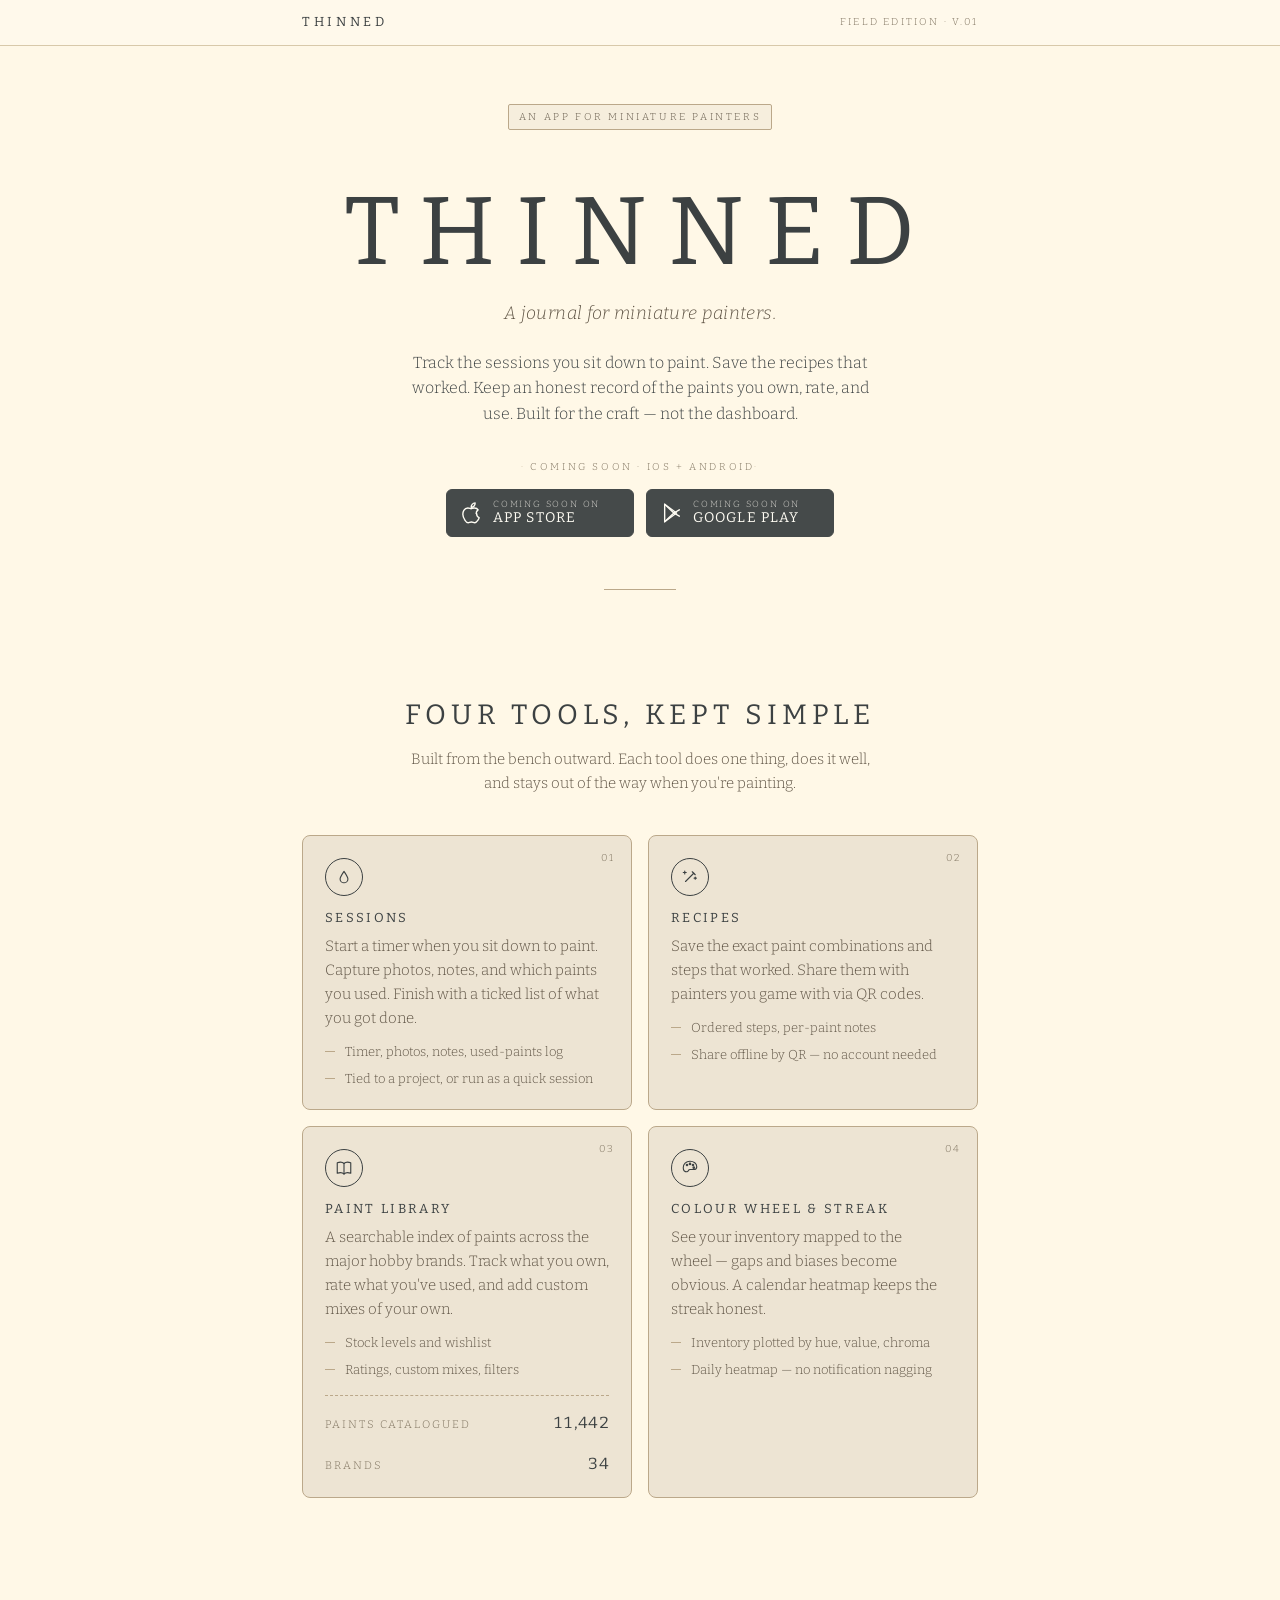
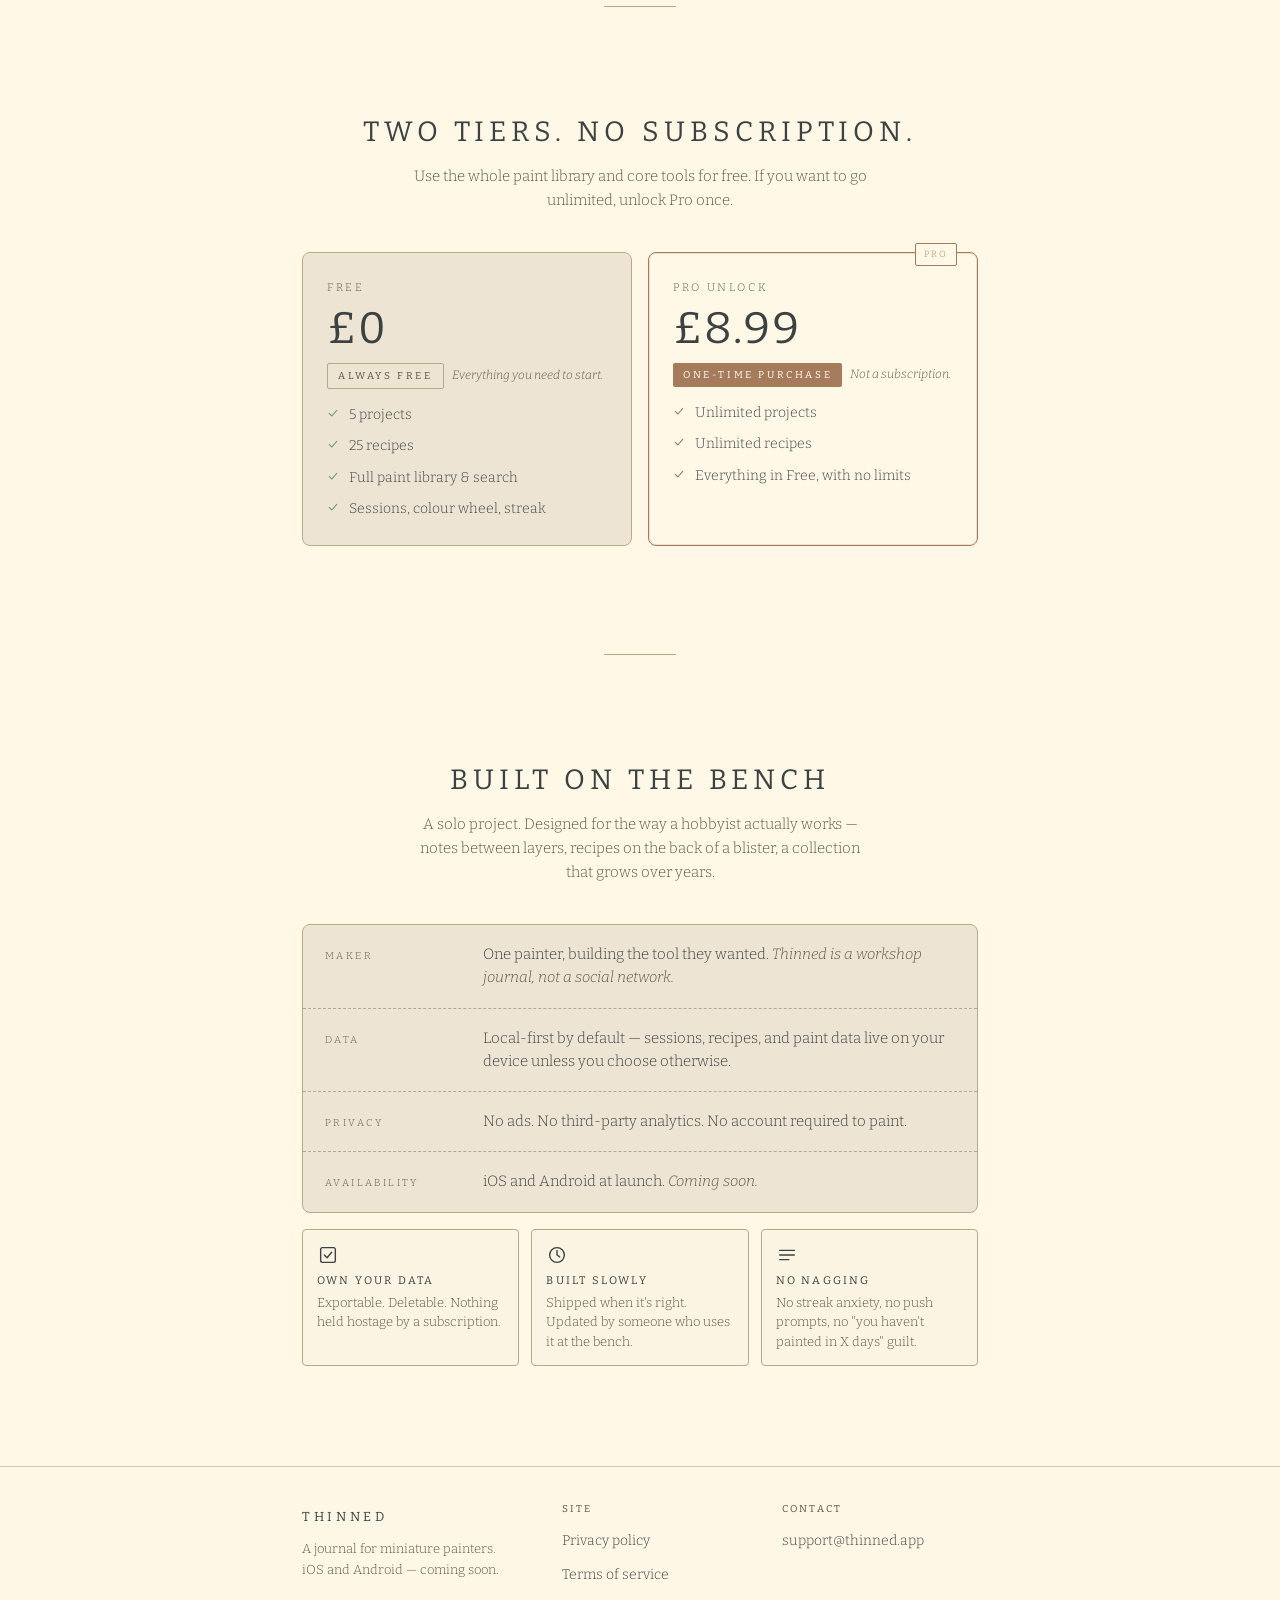
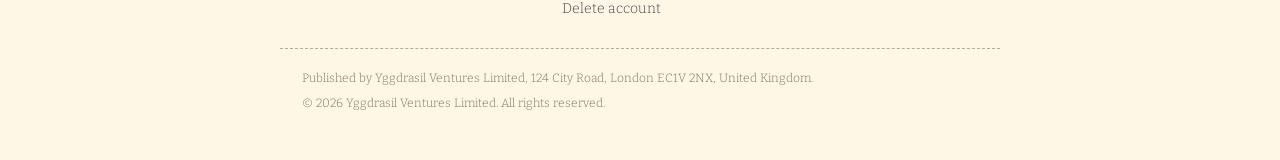
==== index.html @ 8a1a8640 "feat: add landing page at thinned.app root Implements the "Thinned UI Refresh" design from Claude De" ====
<!DOCTYPE html>
<html lang="en">
<head>
<meta charset="utf-8">
<meta name="viewport" content="width=device-width, initial-scale=1, viewport-fit=cover">
<title>Thinned — A journal for miniature painters</title>
<meta name="description" content="Thinned is a painting journal for tabletop miniature painters. Sessions, recipes, a paint library of 11,442 paints across 34 brands, and a colour wheel. iOS and Android. Coming soon.">
<meta name="theme-color" content="#FFF8E7">
<meta property="og:title" content="Thinned — A journal for miniature painters">
<meta property="og:description" content="Sessions, recipes, and a paint library for tabletop miniature painters. Local-first. iOS and Android.">
<meta property="og:type" content="website">
<meta property="og:url" content="https://thinned.app/">
<link rel="preconnect" href="https://fonts.googleapis.com">
<link rel="preconnect" href="https://fonts.gstatic.com" crossorigin>
<link href="https://fonts.googleapis.com/css2?family=Bitter:wght@300;400;500&display=swap" rel="stylesheet">
<style>
  /* ---------- Tokens ---------- */
  :root{
    --bg:          #FFF8E7;
    --card:        #EDE4D3;
    --ink:         #3C4142;
    --meta:        #5E5344;
    --meta-light:  #7A6E5A;
    --accent:      #A67B5B;
    --border:      #BBA88A;
    --border-soft: #D8C9AA;
    --white:       #FFFDF5;
    --danger:      #C4746E;
    --success:     #7A9A6D;

    --maxw: 720px;
    --gutter: 22px;
    --radius: 4px;
    --radius-lg: 8px;
  }

  /* ---------- Reset ---------- */
  *,*::before,*::after{ box-sizing:border-box; }
  html,body{ margin:0; padding:0; }
  img,svg{ display:block; max-width:100%; }
  a{ color: var(--accent); text-decoration: underline; text-decoration-thickness: 1px; text-underline-offset: 3px; text-decoration-color: color-mix(in oklab, var(--accent) 45%, transparent); }
  a:hover{ text-decoration-color: var(--accent); }
  button{ font: inherit; color: inherit; }

  body{
    font-family: 'Bitter', Georgia, 'Times New Roman', serif;
    font-weight: 300;
    font-size: 16px;
    line-height: 1.6;
    color: var(--ink);
    background: var(--bg);
    -webkit-font-smoothing: antialiased;
    text-rendering: optimizeLegibility;
  }

  /* ---------- Type ---------- */
  h1,h2,h3,h4{
    font-weight: 400;
    text-transform: uppercase;
    letter-spacing: 0.14em;
    color: var(--ink);
    margin: 0;
    line-height: 1.2;
  }
  p{ margin: 0 0 1em; text-wrap: pretty; }
  .label{
    font-size: 10px;
    letter-spacing: 0.18em;
    text-transform: uppercase;
    color: var(--meta);
    font-weight: 300;
  }
  .meta{ color: var(--meta); font-size: 14px; }

  /* ---------- Layout ---------- */
  .wrap{
    max-width: var(--maxw);
    margin: 0 auto;
    padding: 0 var(--gutter);
  }
  section{ padding: 56px 0; }
  @media (min-width: 720px){ section{ padding: 80px 0; } }

  .rule{
    width: 72px; height: 1px;
    background: var(--border);
    border: 0;
    margin: 28px auto;
  }

  .section-head{ text-align: center; margin-bottom: 40px; }
  .section-head h2{
    font-size: clamp(22px, 3.2vw, 28px);
    letter-spacing: 0.18em;
  }
  .section-head .lede{
    max-width: 46ch;
    margin: 16px auto 0;
    color: var(--meta);
    font-size: 15px;
  }

  /* ---------- Top rail ---------- */
  .rail{
    border-bottom: 1px solid var(--border-soft);
    background: color-mix(in oklab, var(--bg) 85%, #fff);
    position: sticky; top: 0; z-index: 10;
    backdrop-filter: blur(4px);
  }
  .rail-inner{
    display: flex; align-items: center; justify-content: space-between;
    padding: 12px var(--gutter);
    max-width: var(--maxw); margin: 0 auto;
  }
  .wordmark{
    display: inline-flex; align-items: center;
    text-decoration: none; color: var(--ink);
    font-weight: 400; letter-spacing: 0.28em;
    text-transform: uppercase; font-size: 13px;
  }
  .rail-meta{
    font-size: 10px; letter-spacing: 0.22em; text-transform: uppercase;
    color: var(--meta-light);
  }
  @media (max-width: 480px){ .rail-meta{ display: none; } }

  /* ---------- Hero ---------- */
  .hero{
    padding-top: 56px;
    padding-bottom: 24px;
    text-align: center;
  }
  .hero .plate{
    display: inline-block;
    font-size: 10px;
    letter-spacing: 0.26em;
    text-transform: uppercase;
    color: var(--meta);
    padding: 4px 10px;
    border: 1px solid var(--border);
    border-radius: 2px;
    background: color-mix(in oklab, var(--card) 50%, var(--bg));
  }
  .hero h1{
    font-size: clamp(44px, 12vw, 96px);
    letter-spacing: 0.22em;
    margin: 44px 0 10px;
  }
  .hero .tag{
    font-weight: 300;
    font-size: clamp(15px, 2.4vw, 18px);
    color: var(--meta);
    font-style: italic;
    letter-spacing: 0.02em;
    margin-bottom: 22px;
  }
  .hero .positioning{
    max-width: 46ch;
    margin: 0 auto 32px;
    color: var(--ink);
  }

  /* Store CTAs */
  .cta-row{
    display: flex; gap: 12px; justify-content: center; flex-wrap: wrap;
    margin-top: 10px;
  }
  .store{
    display: inline-flex; align-items: center; gap: 10px;
    background: var(--ink);
    color: var(--white);
    border: 1px solid var(--ink);
    border-radius: 6px;
    padding: 10px 18px 10px 14px;
    text-decoration: none;
    min-width: 188px;
    transition: background .15s ease;
  }
  .store:hover{ background: #2a2e2f; }
  .store.disabled{ cursor: not-allowed; opacity: 0.95; }
  .store .store-glyph{ width: 22px; height: 22px; flex: 0 0 22px; }
  .store .store-glyph svg{ width: 22px; height: 22px; }
  .store .store-copy{
    display: flex; flex-direction: column; line-height: 1.05; text-align: left;
  }
  .store .store-copy .small{
    font-size: 9px; letter-spacing: 0.2em; text-transform: uppercase;
    color: color-mix(in oklab, var(--white) 80%, transparent);
    font-weight: 300;
  }
  .store .store-copy .big{
    font-size: 14px; letter-spacing: 0.08em; text-transform: uppercase;
    font-weight: 400; margin-top: 2px;
  }
  .coming{
    text-align: center;
    font-size: 10px; letter-spacing: 0.26em; text-transform: uppercase;
    color: var(--meta-light);
    margin-bottom: 14px;
  }
  .coming::before, .coming::after{ content: "· "; color: var(--border); }

  /* ---------- Features ---------- */
  .features{
    display: grid;
    grid-template-columns: 1fr;
    gap: 14px;
  }
  @media (min-width: 720px){
    .features{ grid-template-columns: 1fr 1fr; gap: 16px; }
  }
  .feature{
    background: var(--card);
    border: 1px solid var(--border);
    border-radius: var(--radius-lg);
    padding: 22px 22px 20px;
    position: relative;
  }
  .feature .idx{
    position: absolute; top: 14px; right: 16px;
    font-size: 10px; letter-spacing: 0.22em; color: var(--meta-light);
  }
  .feature .ico{
    width: 38px; height: 38px;
    border: 1.5px solid var(--ink);
    border-radius: 50%;
    display: inline-flex; align-items: center; justify-content: center;
    margin-bottom: 14px;
  }
  .feature .ico svg{ width: 18px; height: 18px; }
  .feature h3{
    font-size: 13px; letter-spacing: 0.18em; margin-bottom: 8px;
  }
  .feature p{ color: var(--meta); font-size: 15px; margin: 0; }
  .feature .bullets{
    margin: 12px 0 0;
    padding: 0; list-style: none;
    display: flex; flex-direction: column; gap: 6px;
    font-size: 13px; color: var(--meta);
  }
  .feature .bullets li{
    display: flex; gap: 10px; align-items: baseline;
  }
  .feature .bullets li::before{
    content: ""; display: inline-block; width: 10px; height: 1px;
    background: var(--border); flex: 0 0 10px; transform: translateY(-4px);
  }
  .stat-line{
    display: flex; align-items: baseline; justify-content: space-between;
    gap: 12px;
    margin-top: 14px; padding-top: 14px;
    border-top: 1px dashed var(--border);
    font-size: 11px; letter-spacing: 0.18em; text-transform: uppercase;
    color: var(--meta-light);
  }
  .stat-line b{
    font-weight: 400; color: var(--ink);
    font-variant-numeric: tabular-nums;
    font-size: 16px;
    letter-spacing: 0.02em;
  }

  /* ---------- Pricing ---------- */
  .prices{
    display: grid;
    grid-template-columns: 1fr;
    gap: 14px;
  }
  @media (min-width: 640px){
    .prices{ grid-template-columns: 1fr 1fr; gap: 16px; }
  }
  .price{
    background: var(--card);
    border: 1px solid var(--border);
    border-radius: var(--radius-lg);
    padding: 26px 24px 24px;
    position: relative;
    display: flex; flex-direction: column;
  }
  .price.pro{
    background: var(--bg);
    border: 1px solid var(--accent);
    box-shadow: inset 0 0 0 1px color-mix(in oklab, var(--accent) 20%, transparent);
  }
  .price .tier{
    font-size: 11px; letter-spacing: 0.24em; text-transform: uppercase;
    color: var(--meta);
  }
  .price .amount{
    display: flex; align-items: baseline; gap: 8px;
    margin: 10px 0 6px;
  }
  .price .amount .big{
    font-size: 44px; font-weight: 400; letter-spacing: 0.02em;
    color: var(--ink); line-height: 1;
    font-variant-numeric: tabular-nums;
  }
  .price .amount .unit{
    font-size: 11px; letter-spacing: 0.22em; text-transform: uppercase;
    color: var(--meta-light);
  }
  .price .terms{
    display: inline-flex; align-items: center; gap: 8px;
    margin: 6px 0 14px;
  }
  .price .terms .chip{
    font-size: 10px; letter-spacing: 0.26em; text-transform: uppercase;
    padding: 4px 10px;
    border-radius: 2px;
    font-weight: 400;
  }
  .price.pro .terms .chip{
    background: var(--accent); color: var(--white);
  }
  .price .terms .small{
    font-size: 12px; color: var(--meta);
    font-style: italic;
  }
  .price ul{
    list-style: none; margin: 0; padding: 0;
    display: flex; flex-direction: column; gap: 8px;
  }
  .price ul li{
    font-size: 14px; color: var(--ink);
    display: flex; gap: 10px; align-items: baseline;
  }
  .price ul li .tick{
    flex: 0 0 12px; width: 12px; height: 12px; margin-top: 4px;
  }
  .price .pro-tag{
    position: absolute; top: -10px; right: 20px;
    background: var(--bg);
    border: 1px solid var(--accent);
    color: var(--accent);
    font-size: 9px; letter-spacing: 0.24em; text-transform: uppercase;
    padding: 3px 8px; border-radius: 2px;
  }

  /* ---------- About as spec sheet ---------- */
  .about-sheet{
    background: var(--card);
    border: 1px solid var(--border);
    border-radius: var(--radius-lg);
    overflow: hidden;
  }
  .about-row{
    display: grid;
    grid-template-columns: 140px 1fr;
    gap: 18px;
    padding: 18px 22px;
    align-items: baseline;
  }
  .about-row + .about-row{
    border-top: 1px dashed var(--border);
  }
  .about-row .k{
    font-size: 10px; letter-spacing: 0.24em; text-transform: uppercase;
    color: var(--meta);
    white-space: nowrap;
  }
  .about-row .v{
    font-size: 15px; color: var(--ink); line-height: 1.55;
  }
  .about-row .v em{
    color: var(--meta); font-style: italic;
  }
  @media (max-width: 520px){
    .about-row{ grid-template-columns: 1fr; gap: 4px; padding: 16px 18px; }
  }

  .tenets{
    display: grid;
    grid-template-columns: repeat(3, 1fr);
    gap: 12px;
    margin-top: 16px;
  }
  @media (max-width: 520px){
    .tenets{ grid-template-columns: 1fr; }
  }
  .tenet{
    border: 1px solid var(--border);
    border-radius: var(--radius);
    padding: 14px;
    background: color-mix(in oklab, var(--bg) 80%, var(--card));
  }
  .tenet .glyph{
    width: 22px; height: 22px; margin-bottom: 8px;
  }
  .tenet h4{
    font-size: 11px; letter-spacing: 0.2em; margin-bottom: 6px;
  }
  .tenet p{
    font-size: 13px; color: var(--meta); margin: 0; line-height: 1.5;
  }

  /* ---------- Footer ---------- */
  footer{
    border-top: 1px solid var(--border-soft);
    padding: 36px 0 40px;
    margin-top: 20px;
    background: color-mix(in oklab, var(--bg) 94%, var(--card));
  }
  footer .foot{
    display: grid;
    grid-template-columns: 1fr;
    gap: 24px;
    max-width: var(--maxw);
    margin: 0 auto;
    padding: 0 var(--gutter);
  }
  @media (min-width: 640px){
    footer .foot{ grid-template-columns: 1.2fr 1fr 1fr; }
  }
  footer h4{
    font-size: 10px; letter-spacing: 0.22em; margin-bottom: 12px; color: var(--meta);
  }
  footer ul{ list-style: none; margin: 0; padding: 0; display: flex; flex-direction: column; gap: 8px; }
  footer ul a{ color: var(--ink); text-decoration: none; font-size: 14px; }
  footer ul a:hover{ color: var(--accent); }
  .foot-wordmark{
    font-weight: 400; letter-spacing: 0.28em;
    text-transform: uppercase; font-size: 13px; color: var(--ink);
  }
  .legal{
    max-width: var(--maxw);
    margin: 28px auto 0;
    padding: 20px var(--gutter) 0;
    border-top: 1px dashed var(--border);
    font-size: 12px; color: var(--meta-light); line-height: 1.6;
  }
  .legal p{ margin: 0 0 6px; }

  /* ---------- A11y / motion ---------- */
  :focus-visible{
    outline: 2px solid var(--accent);
    outline-offset: 2px;
    border-radius: 2px;
  }
  @media (prefers-reduced-motion: reduce){
    *{ animation: none !important; transition: none !important; }
  }

  @keyframes gentle-in { from { opacity: 0; transform: translateY(4px); } to { opacity: 1; transform: none; } }
  .hero .plate, .hero h1, .hero .tag, .hero .positioning, .cta-row{
    animation: gentle-in .6s ease both;
  }
  .hero h1{ animation-delay: .06s; }
  .hero .tag{ animation-delay: .1s; }
  .hero .positioning{ animation-delay: .14s; }
  .cta-row{ animation-delay: .2s; }
</style>
</head>
<body>

<!-- Top rail -->
<header class="rail" role="banner">
  <div class="rail-inner">
    <a class="wordmark" href="/" aria-label="Thinned — home">Thinned</a>
    <span class="rail-meta">Field edition · v.01</span>
  </div>
</header>

<!-- ===== Hero ===== -->
<section class="hero" aria-labelledby="hero-title">
  <div class="wrap">
    <span class="plate">An app for miniature painters</span>

    <h1 id="hero-title">Thinned</h1>
    <div class="tag">A journal for miniature painters.</div>

    <p class="positioning">
      Track the sessions you sit down to paint. Save the recipes that worked.
      Keep an honest record of the paints you own, rate, and use. Built for the
      craft — not the dashboard.
    </p>

    <div class="coming" aria-label="Coming soon to the App Store and Google Play">Coming soon · iOS + Android</div>

    <div class="cta-row" role="group" aria-label="Download links (coming soon)">
      <!-- App Store placeholder -->
      <a href="#" class="store disabled" aria-disabled="true" onclick="event.preventDefault();">
        <span class="store-glyph" aria-hidden="true">
          <svg viewBox="0 0 24 24" fill="none" stroke="#FFFDF5" stroke-width="1.5" stroke-linecap="round" stroke-linejoin="round">
            <path d="M16.5 12.5 c0 -2.6 2.1 -3.9 2.2 -4 -1.2 -1.8 -3.1 -2 -3.8 -2 -1.6 -0.2 -3.1 0.9 -3.9 0.9 -0.8 0 -2.1 -0.9 -3.5 -0.9 -1.8 0 -3.5 1.1 -4.4 2.7 -1.9 3.3 -0.5 8.1 1.3 10.8 0.9 1.3 2 2.7 3.4 2.7 1.4 -0.1 1.9 -0.9 3.6 -0.9 1.7 0 2.1 0.9 3.6 0.9 1.5 0 2.4 -1.3 3.3 -2.6 1.1 -1.5 1.5 -3 1.5 -3.1 0 0 -2.8 -1.1 -2.8 -4.5 z"/>
            <path d="M14.3 4.4 c0.7 -0.9 1.3 -2.1 1.1 -3.4 -1.1 0 -2.4 0.7 -3.2 1.6 -0.7 0.8 -1.3 2 -1.1 3.3 1.2 0.1 2.4 -0.6 3.2 -1.5 z"/>
          </svg>
        </span>
        <span class="store-copy">
          <span class="small">Coming soon on</span>
          <span class="big">App Store</span>
        </span>
      </a>

      <!-- Google Play placeholder -->
      <a href="#" class="store disabled" aria-disabled="true" onclick="event.preventDefault();">
        <span class="store-glyph" aria-hidden="true">
          <svg viewBox="0 0 24 24" fill="none" stroke="#FFFDF5" stroke-width="1.5" stroke-linecap="round" stroke-linejoin="round">
            <path d="M4 2.5 L17 12 L4 21.5 Z"/>
            <path d="M4 2.5 L14 12 L4 21.5"/>
            <path d="M14 12 L20 8.5"/>
            <path d="M14 12 L20 15.5"/>
          </svg>
        </span>
        <span class="store-copy">
          <span class="small">Coming soon on</span>
          <span class="big">Google Play</span>
        </span>
      </a>
    </div>
  </div>
</section>

<hr class="rule" aria-hidden="true">

<!-- ===== Features ===== -->
<section id="features" aria-labelledby="features-title">
  <div class="wrap">
    <header class="section-head">
      <h2 id="features-title">Four tools, kept simple</h2>
      <p class="lede">Built from the bench outward. Each tool does one thing, does it well, and stays out of the way when you're painting.</p>
    </header>

    <div class="features">
      <!-- Sessions -->
      <article class="feature">
        <span class="idx">01</span>
        <div class="ico" aria-hidden="true">
          <svg viewBox="0 0 24 24" fill="none" stroke="#3C4142" stroke-width="1.5" stroke-linecap="round" stroke-linejoin="round">
            <path d="M12 4.5 C 9 9, 6.8 12, 6.8 14.5 a5.2 5.2 0 0 0 10.4 0 C 17.2 12, 15 9, 12 4.5 Z"/>
          </svg>
        </div>
        <h3>Sessions</h3>
        <p>Start a timer when you sit down to paint. Capture photos, notes, and which paints you used. Finish with a ticked list of what you got done.</p>
        <ul class="bullets">
          <li>Timer, photos, notes, used-paints log</li>
          <li>Tied to a project, or run as a quick session</li>
        </ul>
      </article>

      <!-- Recipes -->
      <article class="feature">
        <span class="idx">02</span>
        <div class="ico" aria-hidden="true">
          <svg viewBox="0 0 24 24" fill="none" stroke="#3C4142" stroke-width="1.5" stroke-linecap="round" stroke-linejoin="round">
            <path d="M6 18 L17 7"/>
            <path d="M15 5 L19 9"/>
            <path d="M5 8 L5 4 M3 6 L7 6"/>
            <path d="M19 15 L19 12 M17.5 13.5 L20.5 13.5"/>
          </svg>
        </div>
        <h3>Recipes</h3>
        <p>Save the exact paint combinations and steps that worked. Share them with painters you game with via QR codes.</p>
        <ul class="bullets">
          <li>Ordered steps, per-paint notes</li>
          <li>Share offline by QR — no account needed</li>
        </ul>
      </article>

      <!-- Paint library -->
      <article class="feature">
        <span class="idx">03</span>
        <div class="ico" aria-hidden="true">
          <svg viewBox="0 0 24 24" fill="none" stroke="#3C4142" stroke-width="1.5" stroke-linecap="round" stroke-linejoin="round">
            <path d="M3 5 C 6 4, 10 4, 12 6 C 14 4, 18 4, 21 5 L21 19 C 18 18, 14 18, 12 20 C 10 18, 6 18, 3 19 Z"/>
            <path d="M12 6 L12 20"/>
          </svg>
        </div>
        <h3>Paint library</h3>
        <p>A searchable index of paints across the major hobby brands. Track what you own, rate what you've used, and add custom mixes of your own.</p>
        <ul class="bullets">
          <li>Stock levels and wishlist</li>
          <li>Ratings, custom mixes, filters</li>
        </ul>
        <div class="stat-line">
          <span>Paints catalogued</span>
          <b>11,442</b>
        </div>
        <div class="stat-line" style="margin-top:8px;padding-top:8px;border-top:0;">
          <span>Brands</span>
          <b>34</b>
        </div>
      </article>

      <!-- Colour wheel + streak -->
      <article class="feature">
        <span class="idx">04</span>
        <div class="ico" aria-hidden="true">
          <svg viewBox="0 0 24 24" fill="none" stroke="#3C4142" stroke-width="1.5" stroke-linecap="round" stroke-linejoin="round">
            <path d="M12 3 C 6.5 3, 3 6.8, 3 11.5 C 3 15.2, 5.5 17, 8 17 C 9.2 17, 9.5 16, 10 15.2 C 10.6 14.2, 11.3 14, 12 14 L 17 14 C 19.8 14, 21 12.2, 21 10.3 C 21 6, 17 3, 12 3 Z"/>
            <circle cx="8" cy="8" r="1"/>
            <circle cx="12" cy="6.5" r="1"/>
            <circle cx="16" cy="8" r="1"/>
            <circle cx="17" cy="11.5" r="1"/>
          </svg>
        </div>
        <h3>Colour wheel &amp; streak</h3>
        <p>See your inventory mapped to the wheel — gaps and biases become obvious. A calendar heatmap keeps the streak honest.</p>
        <ul class="bullets">
          <li>Inventory plotted by hue, value, chroma</li>
          <li>Daily heatmap — no notification nagging</li>
        </ul>
      </article>
    </div>
  </div>
</section>

<hr class="rule" aria-hidden="true">

<!-- ===== Pricing ===== -->
<section id="pricing" aria-labelledby="pricing-title">
  <div class="wrap">
    <header class="section-head">
      <h2 id="pricing-title">Two tiers. No subscription.</h2>
      <p class="lede">Use the whole paint library and core tools for free. If you want to go unlimited, unlock Pro once.</p>
    </header>

    <div class="prices">
      <!-- Free -->
      <article class="price">
        <div class="tier">Free</div>
        <div class="amount">
          <span class="big">£0</span>
        </div>
        <div class="terms">
          <span class="chip" style="border:1px solid var(--border); color: var(--meta);">Always free</span>
          <span class="small">Everything you need to start.</span>
        </div>
        <ul>
          <li><svg class="tick" viewBox="0 0 16 16" fill="none" stroke="#7A9A6D" stroke-width="1.5" stroke-linecap="round" stroke-linejoin="round" aria-hidden="true"><path d="M3 8.5 L6.5 12 L13 4.5"/></svg> 5 projects</li>
          <li><svg class="tick" viewBox="0 0 16 16" fill="none" stroke="#7A9A6D" stroke-width="1.5" stroke-linecap="round" stroke-linejoin="round" aria-hidden="true"><path d="M3 8.5 L6.5 12 L13 4.5"/></svg> 25 recipes</li>
          <li><svg class="tick" viewBox="0 0 16 16" fill="none" stroke="#7A9A6D" stroke-width="1.5" stroke-linecap="round" stroke-linejoin="round" aria-hidden="true"><path d="M3 8.5 L6.5 12 L13 4.5"/></svg> Full paint library &amp; search</li>
          <li><svg class="tick" viewBox="0 0 16 16" fill="none" stroke="#7A9A6D" stroke-width="1.5" stroke-linecap="round" stroke-linejoin="round" aria-hidden="true"><path d="M3 8.5 L6.5 12 L13 4.5"/></svg> Sessions, colour wheel, streak</li>
        </ul>
      </article>

      <!-- Pro -->
      <article class="price pro">
        <span class="pro-tag">Pro</span>
        <div class="tier">Pro unlock</div>
        <div class="amount">
          <span class="big">£8.99</span>
        </div>
        <div class="terms">
          <span class="chip">One-time purchase</span>
          <span class="small">Not a subscription.</span>
        </div>
        <ul>
          <li><svg class="tick" viewBox="0 0 16 16" fill="none" stroke="#A67B5B" stroke-width="1.5" stroke-linecap="round" stroke-linejoin="round" aria-hidden="true"><path d="M3 8.5 L6.5 12 L13 4.5"/></svg> Unlimited projects</li>
          <li><svg class="tick" viewBox="0 0 16 16" fill="none" stroke="#A67B5B" stroke-width="1.5" stroke-linecap="round" stroke-linejoin="round" aria-hidden="true"><path d="M3 8.5 L6.5 12 L13 4.5"/></svg> Unlimited recipes</li>
          <li><svg class="tick" viewBox="0 0 16 16" fill="none" stroke="#A67B5B" stroke-width="1.5" stroke-linecap="round" stroke-linejoin="round" aria-hidden="true"><path d="M3 8.5 L6.5 12 L13 4.5"/></svg> Everything in Free, with no limits</li>
        </ul>
      </article>
    </div>
  </div>
</section>

<hr class="rule" aria-hidden="true">

<!-- ===== About — as a spec sheet ===== -->
<section id="about" aria-labelledby="about-title">
  <div class="wrap">
    <header class="section-head">
      <h2 id="about-title">Built on the bench</h2>
      <p class="lede">A solo project. Designed for the way a hobbyist actually works — notes between layers, recipes on the back of a blister, a collection that grows over years.</p>
    </header>

    <div class="about-sheet" role="group" aria-label="About Thinned">
      <div class="about-row">
        <div class="k">Maker</div>
        <div class="v">One painter, building the tool they wanted. <em>Thinned is a workshop journal, not a social network.</em></div>
      </div>
      <div class="about-row">
        <div class="k">Data</div>
        <div class="v">Local-first by default — sessions, recipes, and paint data live on your device unless you choose otherwise.</div>
      </div>
      <div class="about-row">
        <div class="k">Privacy</div>
        <div class="v">No ads. No third-party analytics. No account required to paint.</div>
      </div>
      <div class="about-row">
        <div class="k">Availability</div>
        <div class="v">iOS and Android at launch. <em>Coming soon.</em></div>
      </div>
    </div>

    <div class="tenets" aria-hidden="true">
      <div class="tenet">
        <svg class="glyph" viewBox="0 0 24 24" fill="none" stroke="#3C4142" stroke-width="1.5" stroke-linecap="round" stroke-linejoin="round"><rect x="4" y="4" width="16" height="16" rx="2"/><path d="M8 12 L11 15 L16 9"/></svg>
        <h4>Own your data</h4>
        <p>Exportable. Deletable. Nothing held hostage by a subscription.</p>
      </div>
      <div class="tenet">
        <svg class="glyph" viewBox="0 0 24 24" fill="none" stroke="#3C4142" stroke-width="1.5" stroke-linecap="round" stroke-linejoin="round"><circle cx="12" cy="12" r="8"/><path d="M12 7 L12 12 L15 14"/></svg>
        <h4>Built slowly</h4>
        <p>Shipped when it's right. Updated by someone who uses it at the bench.</p>
      </div>
      <div class="tenet">
        <svg class="glyph" viewBox="0 0 24 24" fill="none" stroke="#3C4142" stroke-width="1.5" stroke-linecap="round" stroke-linejoin="round"><path d="M4 7 L20 7"/><path d="M4 12 L20 12"/><path d="M4 17 L14 17"/></svg>
        <h4>No nagging</h4>
        <p>No streak anxiety, no push prompts, no "you haven't painted in X days" guilt.</p>
      </div>
    </div>
  </div>
</section>

<!-- ===== Footer ===== -->
<footer role="contentinfo">
  <div class="foot">
    <div>
      <span class="foot-wordmark">Thinned</span>
      <p class="meta" style="margin-top:10px;font-size:13px;">A journal for miniature painters.<br>iOS and Android — coming soon.</p>
    </div>
    <div>
      <h4>Site</h4>
      <ul>
        <li><a href="/privacy-policy">Privacy policy</a></li>
        <li><a href="/terms-of-service">Terms of service</a></li>
        <li><a href="/delete-account">Delete account</a></li>
      </ul>
    </div>
    <div>
      <h4>Contact</h4>
      <ul>
        <li><a href="mailto:support@thinned.app">support@thinned.app</a></li>
      </ul>
    </div>
  </div>

  <div class="legal">
    <p>Published by Yggdrasil Ventures Limited, 124 City Road, London EC1V 2NX, United Kingdom.</p>
    <p>© 2026 Yggdrasil Ventures Limited. All rights reserved.</p>
  </div>
</footer>

</body>
</html>
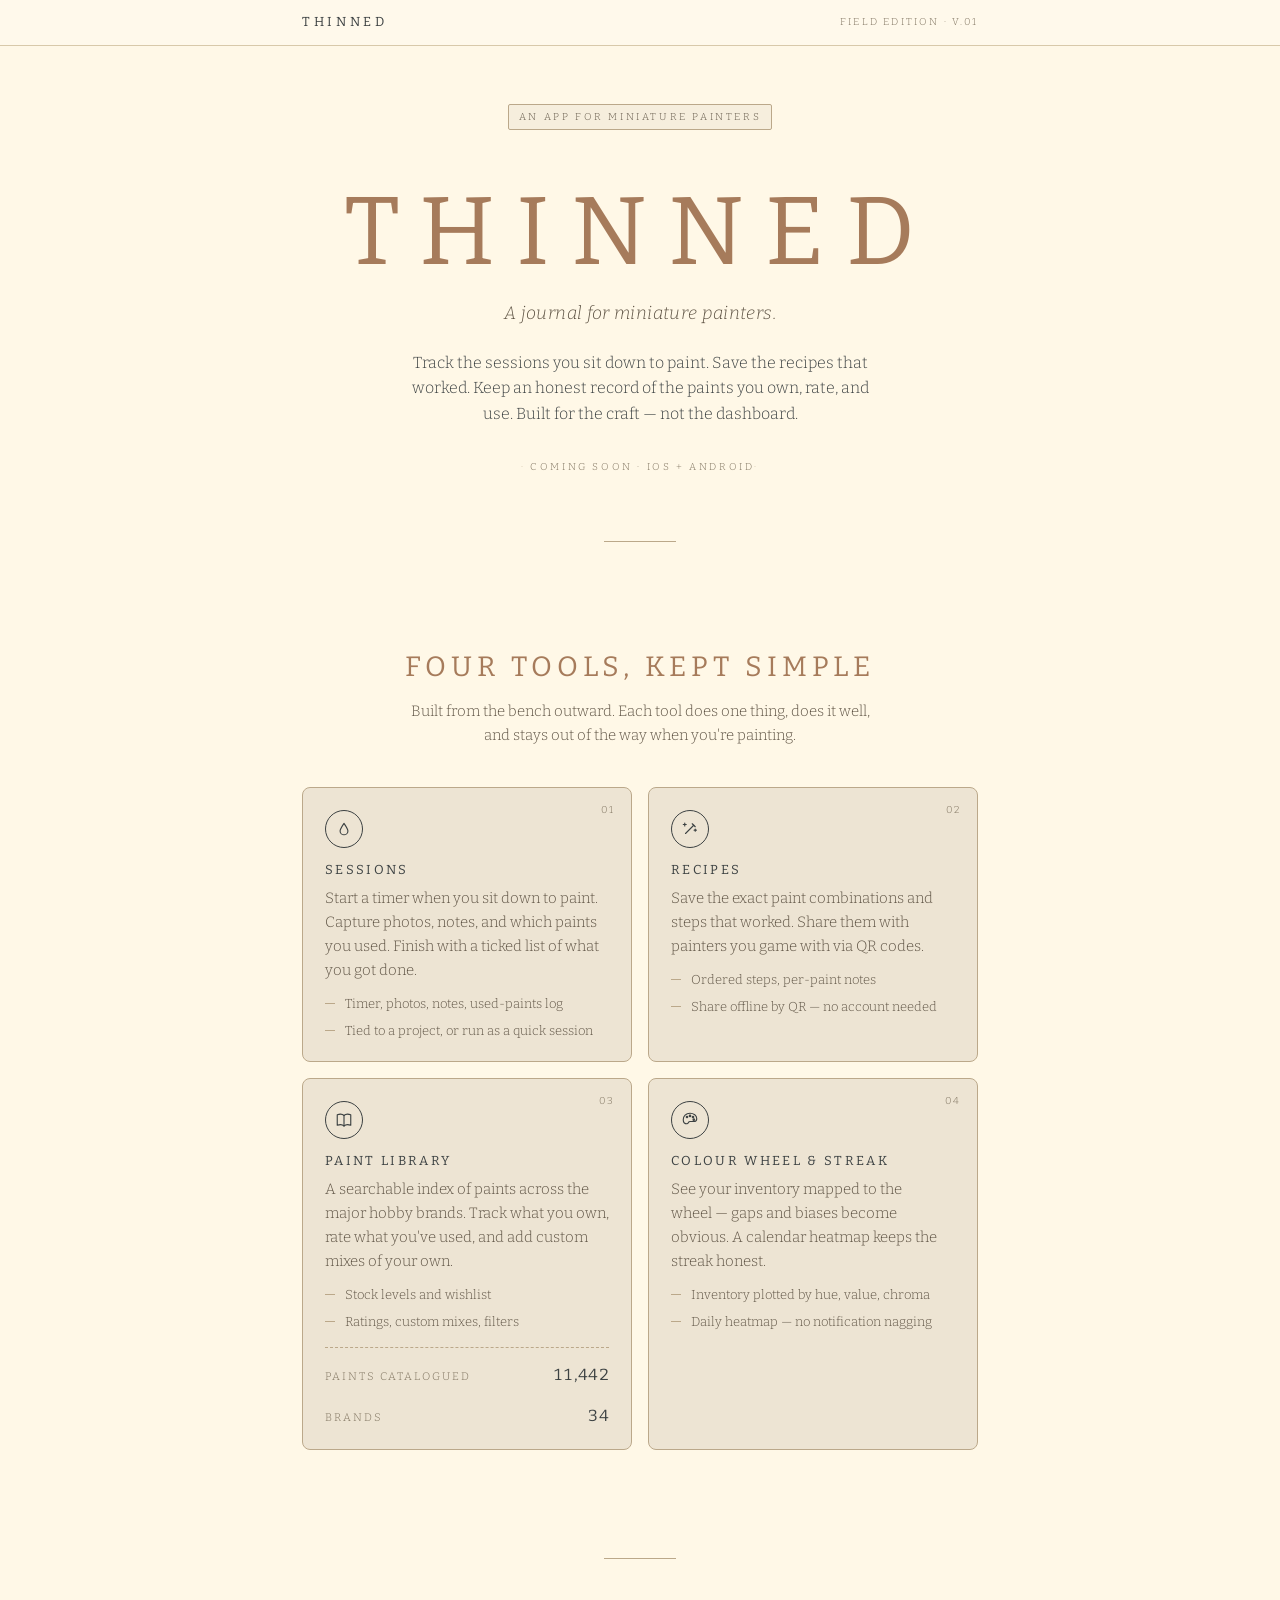
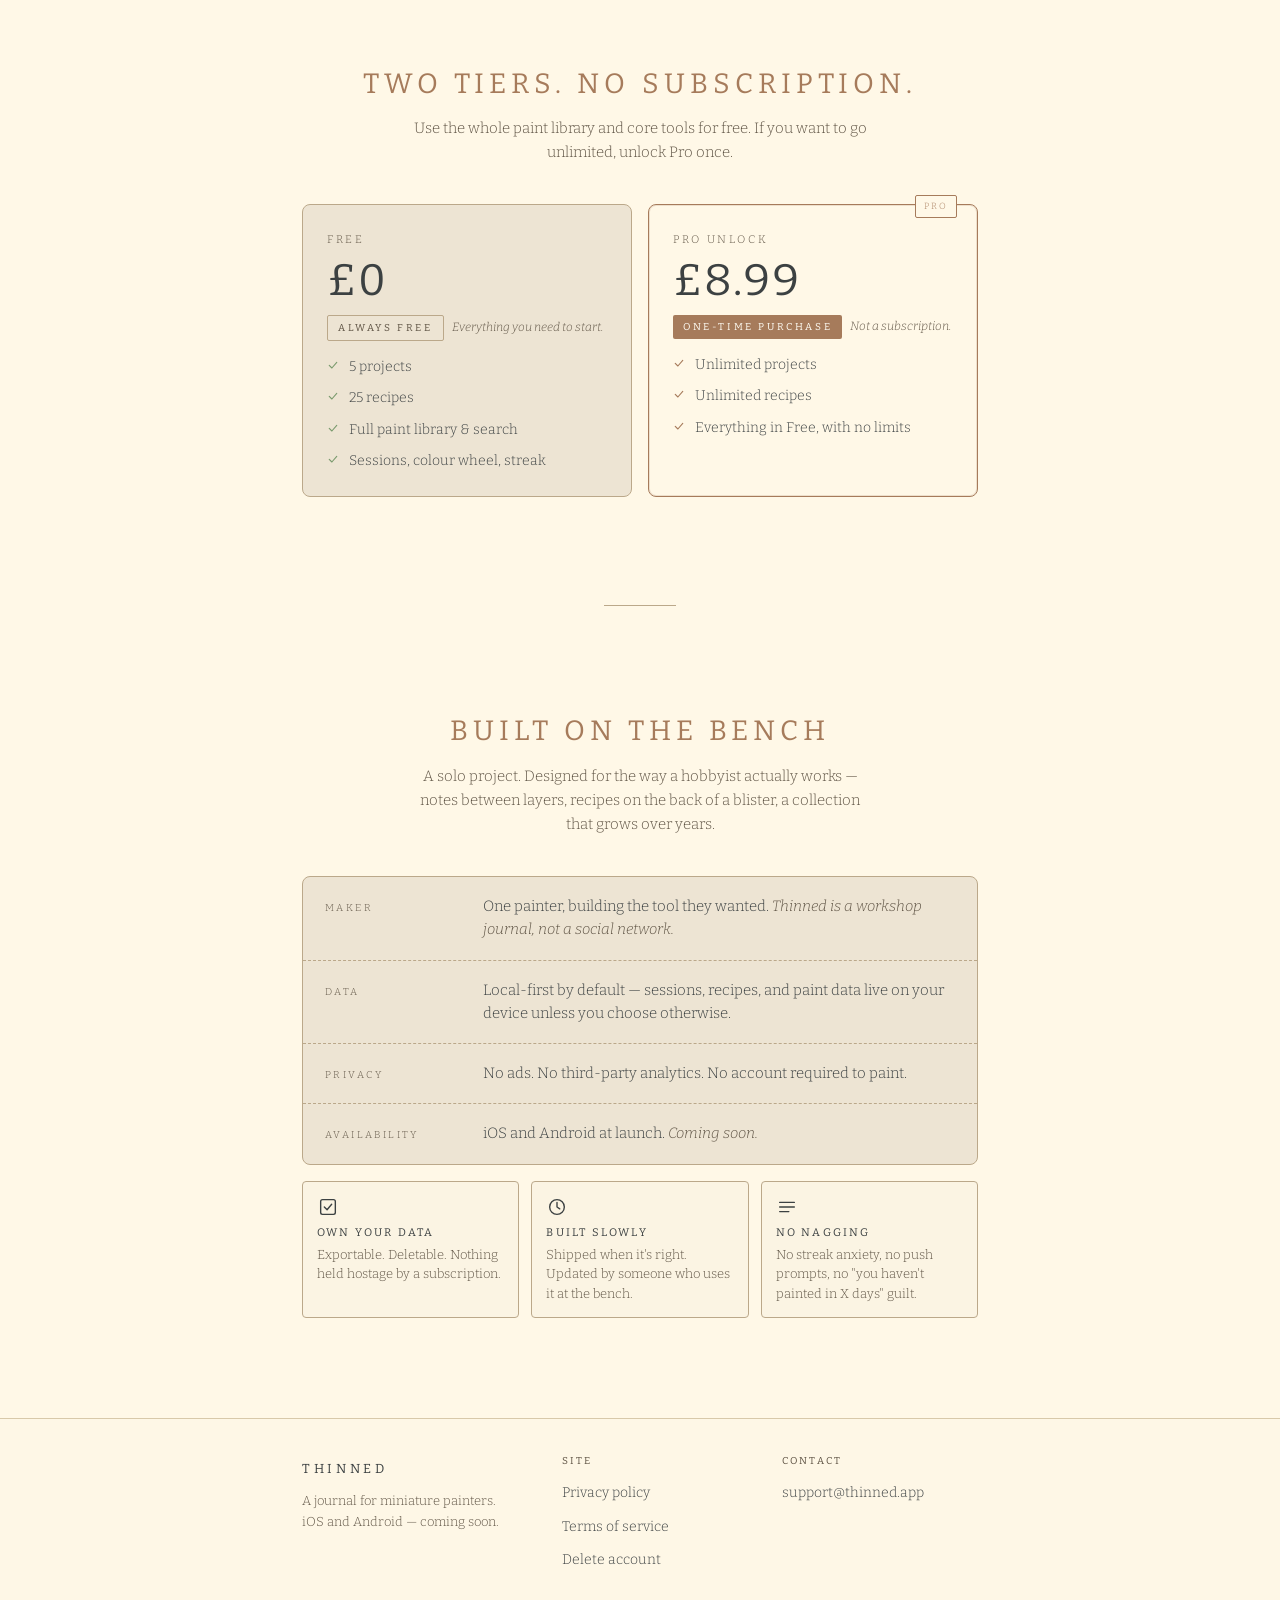
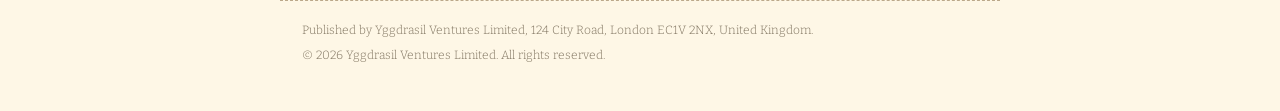
==== commit 85989fbf: "style: warm the hero/section titles, drop store button placeholders - Hero H1 and section H2s now us" ====
--- a/index.html
+++ b/index.html
@@ -145,7 +145,9 @@
     font-size: clamp(44px, 12vw, 96px);
     letter-spacing: 0.22em;
     margin: 44px 0 10px;
-  }
+    color: var(--accent);
+  }
+  .section-head h2{ color: var(--accent); }
   .hero .tag{
     font-weight: 300;
     font-size: clamp(15px, 2.4vw, 18px);
@@ -475,38 +477,6 @@
     </p>
 
     <div class="coming" aria-label="Coming soon to the App Store and Google Play">Coming soon · iOS + Android</div>
-
-    <div class="cta-row" role="group" aria-label="Download links (coming soon)">
-      <!-- App Store placeholder -->
-      <a href="#" class="store disabled" aria-disabled="true" onclick="event.preventDefault();">
-        <span class="store-glyph" aria-hidden="true">
-          <svg viewBox="0 0 24 24" fill="none" stroke="#FFFDF5" stroke-width="1.5" stroke-linecap="round" stroke-linejoin="round">
-            <path d="M16.5 12.5 c0 -2.6 2.1 -3.9 2.2 -4 -1.2 -1.8 -3.1 -2 -3.8 -2 -1.6 -0.2 -3.1 0.9 -3.9 0.9 -0.8 0 -2.1 -0.9 -3.5 -0.9 -1.8 0 -3.5 1.1 -4.4 2.7 -1.9 3.3 -0.5 8.1 1.3 10.8 0.9 1.3 2 2.7 3.4 2.7 1.4 -0.1 1.9 -0.9 3.6 -0.9 1.7 0 2.1 0.9 3.6 0.9 1.5 0 2.4 -1.3 3.3 -2.6 1.1 -1.5 1.5 -3 1.5 -3.1 0 0 -2.8 -1.1 -2.8 -4.5 z"/>
-            <path d="M14.3 4.4 c0.7 -0.9 1.3 -2.1 1.1 -3.4 -1.1 0 -2.4 0.7 -3.2 1.6 -0.7 0.8 -1.3 2 -1.1 3.3 1.2 0.1 2.4 -0.6 3.2 -1.5 z"/>
-          </svg>
-        </span>
-        <span class="store-copy">
-          <span class="small">Coming soon on</span>
-          <span class="big">App Store</span>
-        </span>
-      </a>
-
-      <!-- Google Play placeholder -->
-      <a href="#" class="store disabled" aria-disabled="true" onclick="event.preventDefault();">
-        <span class="store-glyph" aria-hidden="true">
-          <svg viewBox="0 0 24 24" fill="none" stroke="#FFFDF5" stroke-width="1.5" stroke-linecap="round" stroke-linejoin="round">
-            <path d="M4 2.5 L17 12 L4 21.5 Z"/>
-            <path d="M4 2.5 L14 12 L4 21.5"/>
-            <path d="M14 12 L20 8.5"/>
-            <path d="M14 12 L20 15.5"/>
-          </svg>
-        </span>
-        <span class="store-copy">
-          <span class="small">Coming soon on</span>
-          <span class="big">Google Play</span>
-        </span>
-      </a>
-    </div>
   </div>
 </section>
 
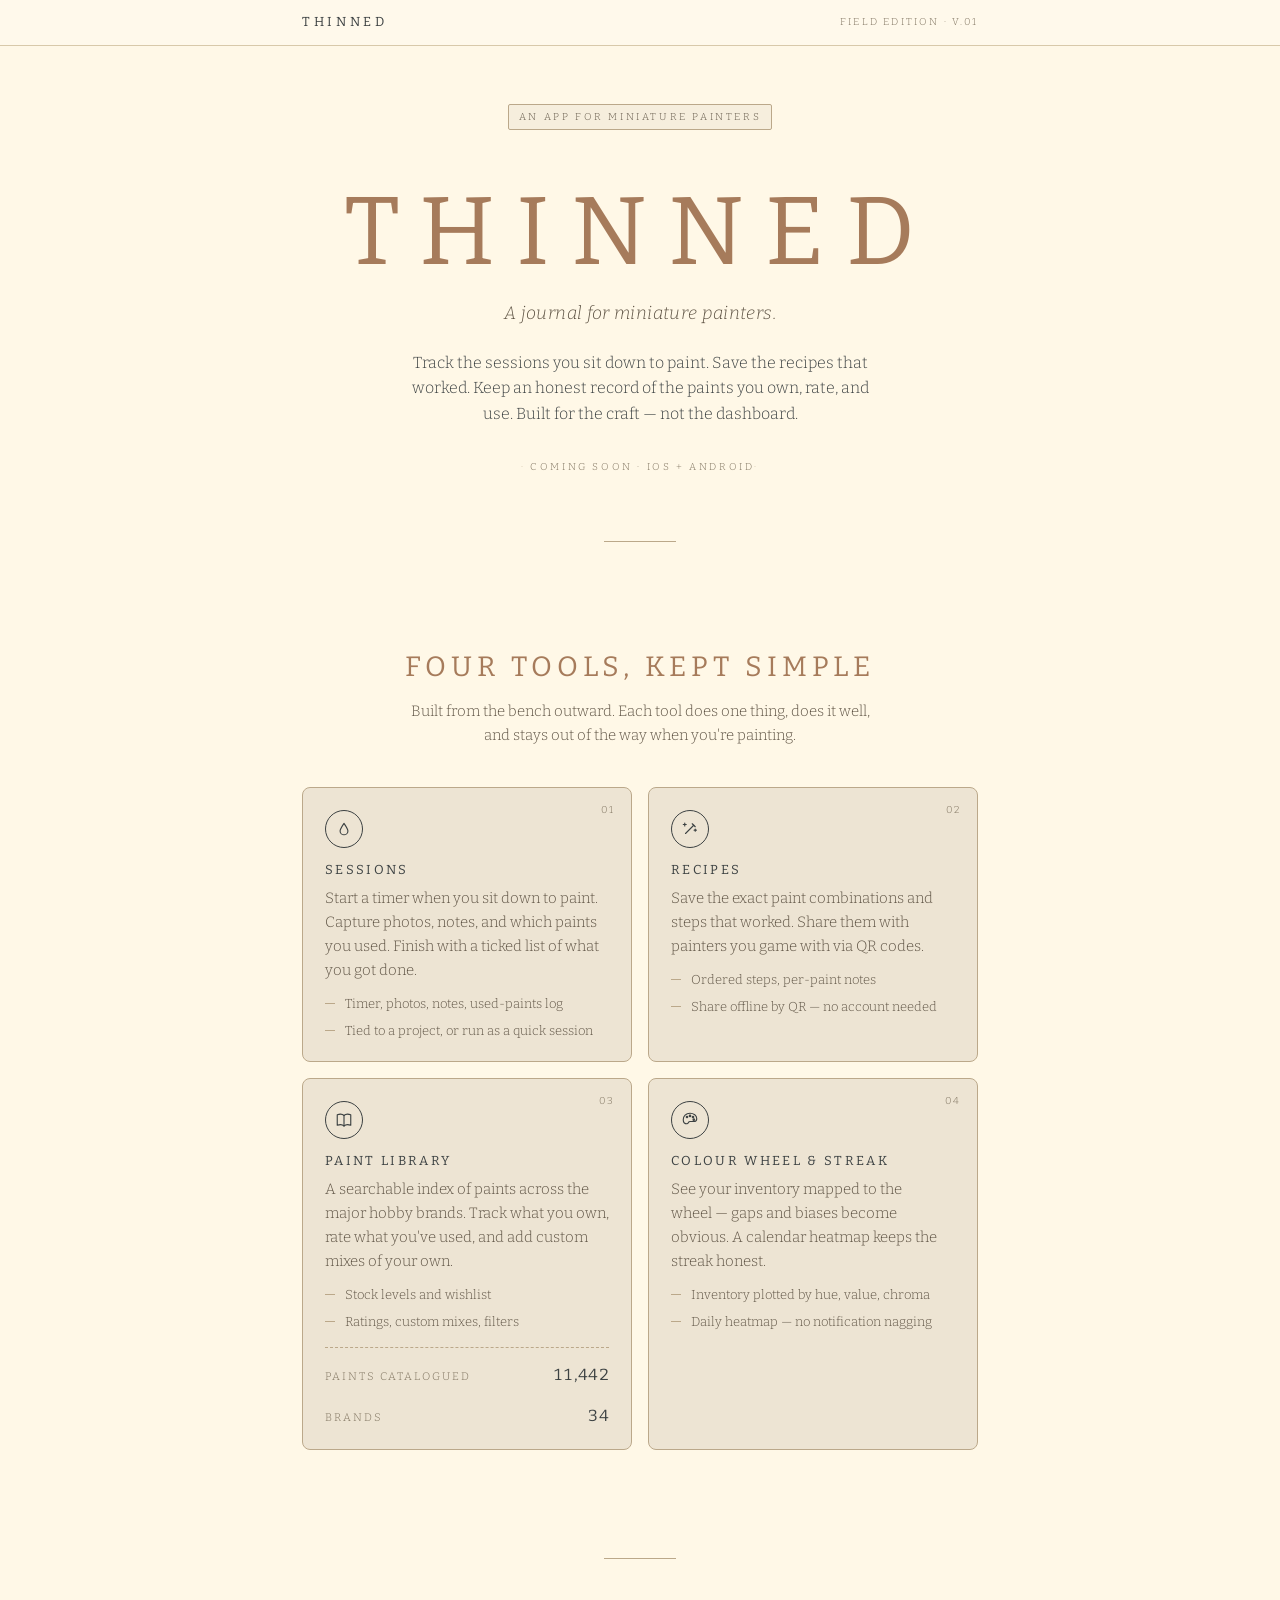
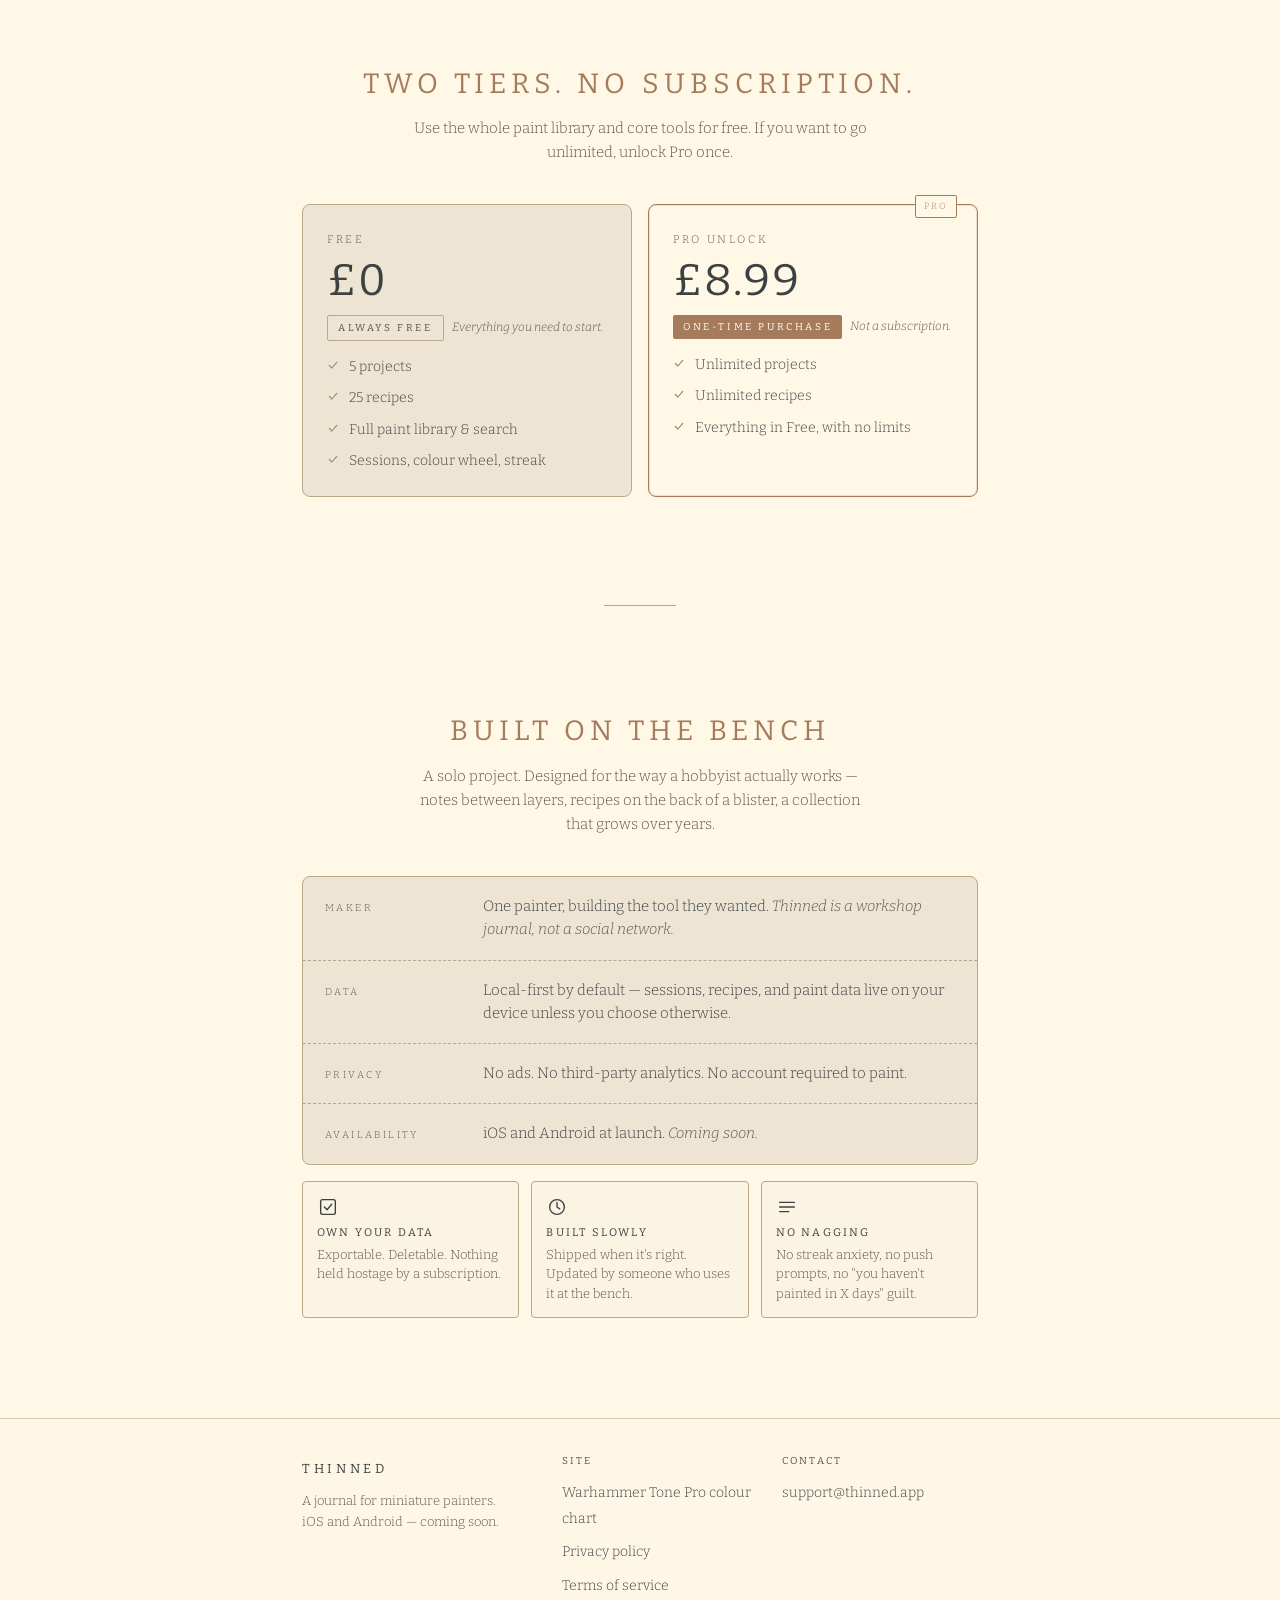
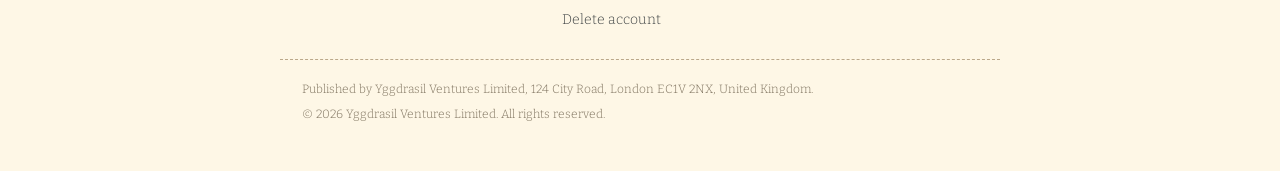
==== commit d4b75c74: "feat: add Warhammer Tone Pro colour chart page - paints/warhammer-tone-pro-colour-chart.html: all 15" ====
--- a/index.html
+++ b/index.html
@@ -683,6 +683,7 @@
     <div>
       <h4>Site</h4>
       <ul>
+        <li><a href="/paints/warhammer-tone-pro-colour-chart">Warhammer Tone Pro colour chart</a></li>
         <li><a href="/privacy-policy">Privacy policy</a></li>
         <li><a href="/terms-of-service">Terms of service</a></li>
         <li><a href="/delete-account">Delete account</a></li>
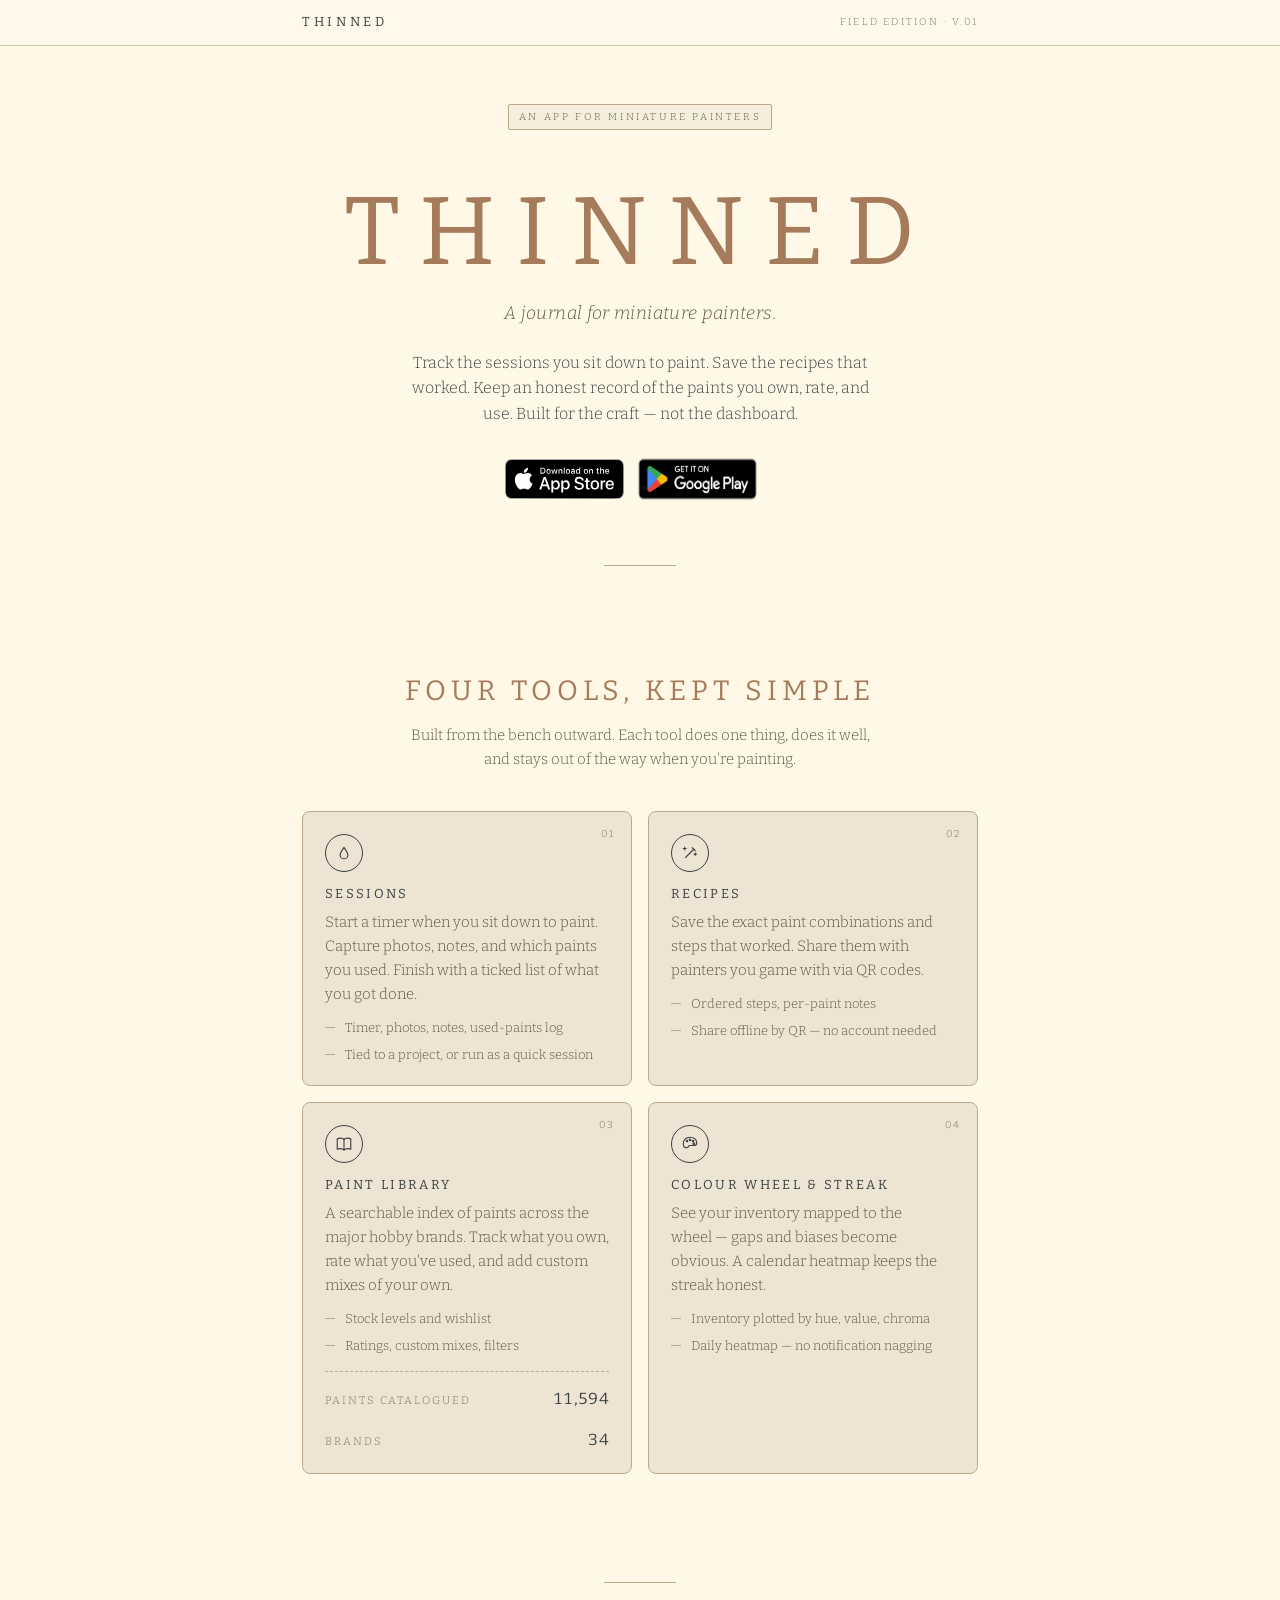
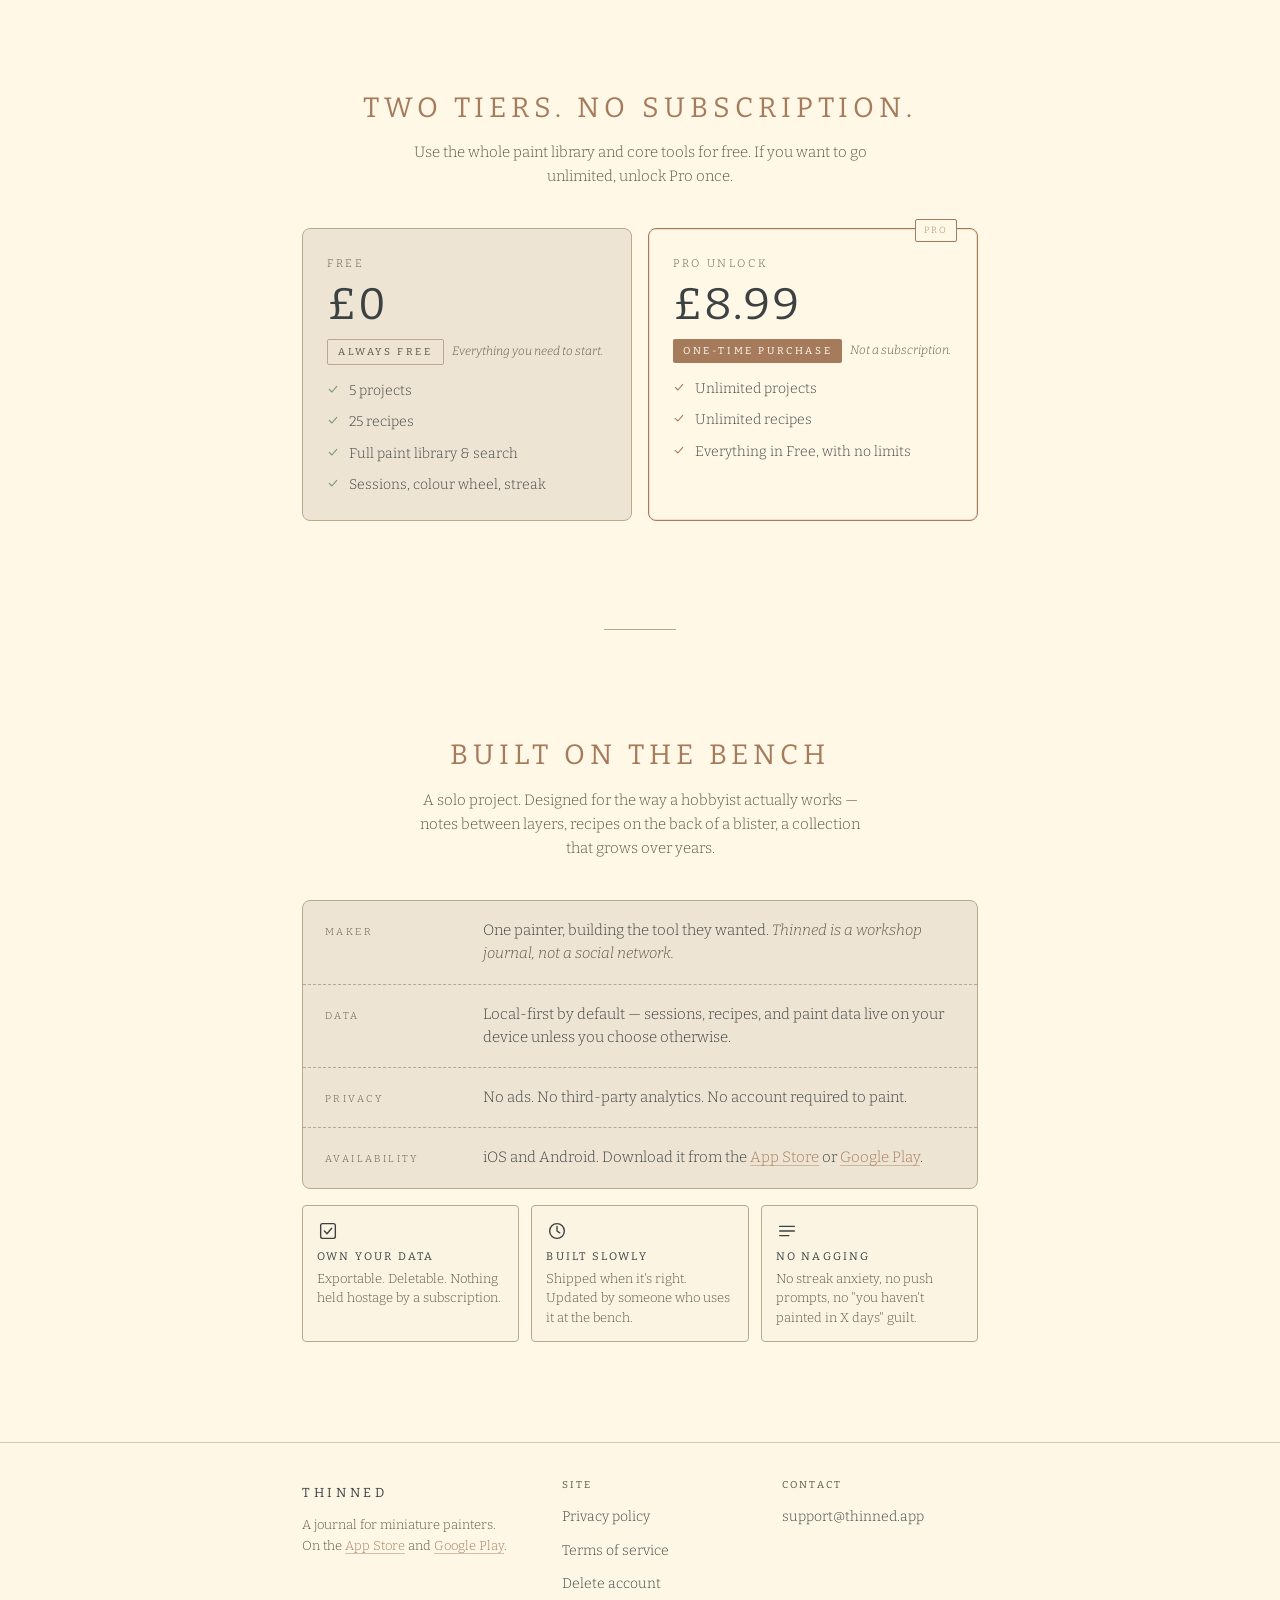
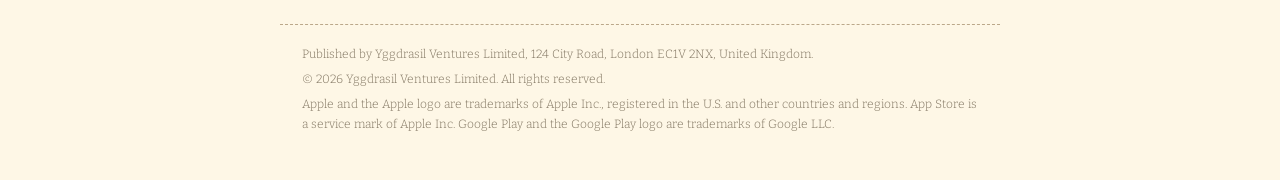
==== commit 7af1612a: "feat: replace the homepage "coming soon" lines with store badges - Hero: official App Store and Goog" ====
--- a/index.html
+++ b/index.html
@@ -4,8 +4,9 @@
 <meta charset="utf-8">
 <meta name="viewport" content="width=device-width, initial-scale=1, viewport-fit=cover">
 <title>Thinned — A journal for miniature painters</title>
-<meta name="description" content="Thinned is a painting journal for tabletop miniature painters. Sessions, recipes, a paint library of 11,442 paints across 34 brands, and a colour wheel. iOS and Android. Coming soon.">
+<meta name="description" content="Thinned is a painting journal for tabletop miniature painters. Sessions, recipes, a paint library of 11,594 paints across 34 brands, and a colour wheel. Available on iOS and Android.">
 <meta name="theme-color" content="#FFF8E7">
+<meta name="apple-itunes-app" content="app-id=6762445836">
 <meta property="og:title" content="Thinned — A journal for miniature painters">
 <meta property="og:description" content="Sessions, recipes, and a paint library for tabletop miniature painters. Local-first. iOS and Android.">
 <meta property="og:type" content="website">
@@ -194,13 +195,17 @@
     font-size: 14px; letter-spacing: 0.08em; text-transform: uppercase;
     font-weight: 400; margin-top: 2px;
   }
-  .coming{
-    text-align: center;
-    font-size: 10px; letter-spacing: 0.26em; text-transform: uppercase;
-    color: var(--meta-light);
-    margin-bottom: 14px;
-  }
-  .coming::before, .coming::after{ content: "· "; color: var(--border); }
+  /* Store badges: official artwork at 40px (Apple's minimum). Both stores ask
+     for clear space of a quarter of the badge height; the row's margins keep it. */
+  .store-badges{
+    display: flex; align-items: center; justify-content: center; flex-wrap: wrap;
+    gap: 16px;
+    margin: 0 0 14px;
+  }
+  .store-badges a{ display: inline-flex; border-radius: 6px; }
+  .store-badges img{ height: 40px; width: auto; }
+  /* Google's PNG ships with its own clear space (41px of 250); trim it so both badges share one box. */
+  .store-badges .badge-play img{ height: 60px; margin: -10px; }
 
   /* ---------- Features ---------- */
   .features{
@@ -443,13 +448,13 @@
   }
 
   @keyframes gentle-in { from { opacity: 0; transform: translateY(4px); } to { opacity: 1; transform: none; } }
-  .hero .plate, .hero h1, .hero .tag, .hero .positioning, .cta-row{
+  .hero .plate, .hero h1, .hero .tag, .hero .positioning, .cta-row, .hero .store-badges{
     animation: gentle-in .6s ease both;
   }
   .hero h1{ animation-delay: .06s; }
   .hero .tag{ animation-delay: .1s; }
   .hero .positioning{ animation-delay: .14s; }
-  .cta-row{ animation-delay: .2s; }
+  .cta-row, .hero .store-badges{ animation-delay: .2s; }
 </style>
 </head>
 <body>
@@ -476,7 +481,14 @@
       craft — not the dashboard.
     </p>
 
-    <div class="coming" aria-label="Coming soon to the App Store and Google Play">Coming soon · iOS + Android</div>
+    <div class="store-badges" role="group" aria-label="Download Thinned">
+      <a class="badge-apple" href="https://apps.apple.com/gb/app/id6762445836">
+        <img src="/img/badge-app-store.svg" alt="Download on the App Store" width="120" height="40">
+      </a>
+      <a class="badge-play" href="https://play.google.com/store/apps/details?id=com.thinned.thinned">
+        <img src="/img/badge-google-play.png" alt="Get it on Google Play" width="155" height="60">
+      </a>
+    </div>
   </div>
 </section>
 
@@ -543,7 +555,7 @@
         </ul>
         <div class="stat-line">
           <span>Paints catalogued</span>
-          <b>11,442</b>
+          <b>11,594</b>
         </div>
         <div class="stat-line" style="margin-top:8px;padding-top:8px;border-top:0;">
           <span>Brands</span>
@@ -649,7 +661,7 @@
       </div>
       <div class="about-row">
         <div class="k">Availability</div>
-        <div class="v">iOS and Android at launch. <em>Coming soon.</em></div>
+        <div class="v">iOS and Android. Download it from the <a href="https://apps.apple.com/gb/app/id6762445836">App Store</a> or <a href="https://play.google.com/store/apps/details?id=com.thinned.thinned">Google Play</a>.</div>
       </div>
     </div>
 
@@ -678,12 +690,11 @@
   <div class="foot">
     <div>
       <span class="foot-wordmark">Thinned</span>
-      <p class="meta" style="margin-top:10px;font-size:13px;">A journal for miniature painters.<br>iOS and Android — coming soon.</p>
+      <p class="meta" style="margin-top:10px;font-size:13px;">A journal for miniature painters.<br>On the <a href="https://apps.apple.com/gb/app/id6762445836">App Store</a> and <a href="https://play.google.com/store/apps/details?id=com.thinned.thinned">Google Play</a>.</p>
     </div>
     <div>
       <h4>Site</h4>
       <ul>
-        <li><a href="/paints/warhammer-tone-pro-colour-chart">Warhammer Tone Pro colour chart</a></li>
         <li><a href="/privacy-policy">Privacy policy</a></li>
         <li><a href="/terms-of-service">Terms of service</a></li>
         <li><a href="/delete-account">Delete account</a></li>
@@ -700,6 +711,7 @@
   <div class="legal">
     <p>Published by Yggdrasil Ventures Limited, 124 City Road, London EC1V 2NX, United Kingdom.</p>
     <p>© 2026 Yggdrasil Ventures Limited. All rights reserved.</p>
+    <p>Apple and the Apple logo are trademarks of Apple Inc., registered in the U.S. and other countries and regions. App Store is a service mark of Apple Inc. Google Play and the Google Play logo are trademarks of Google LLC.</p>
   </div>
 </footer>
 
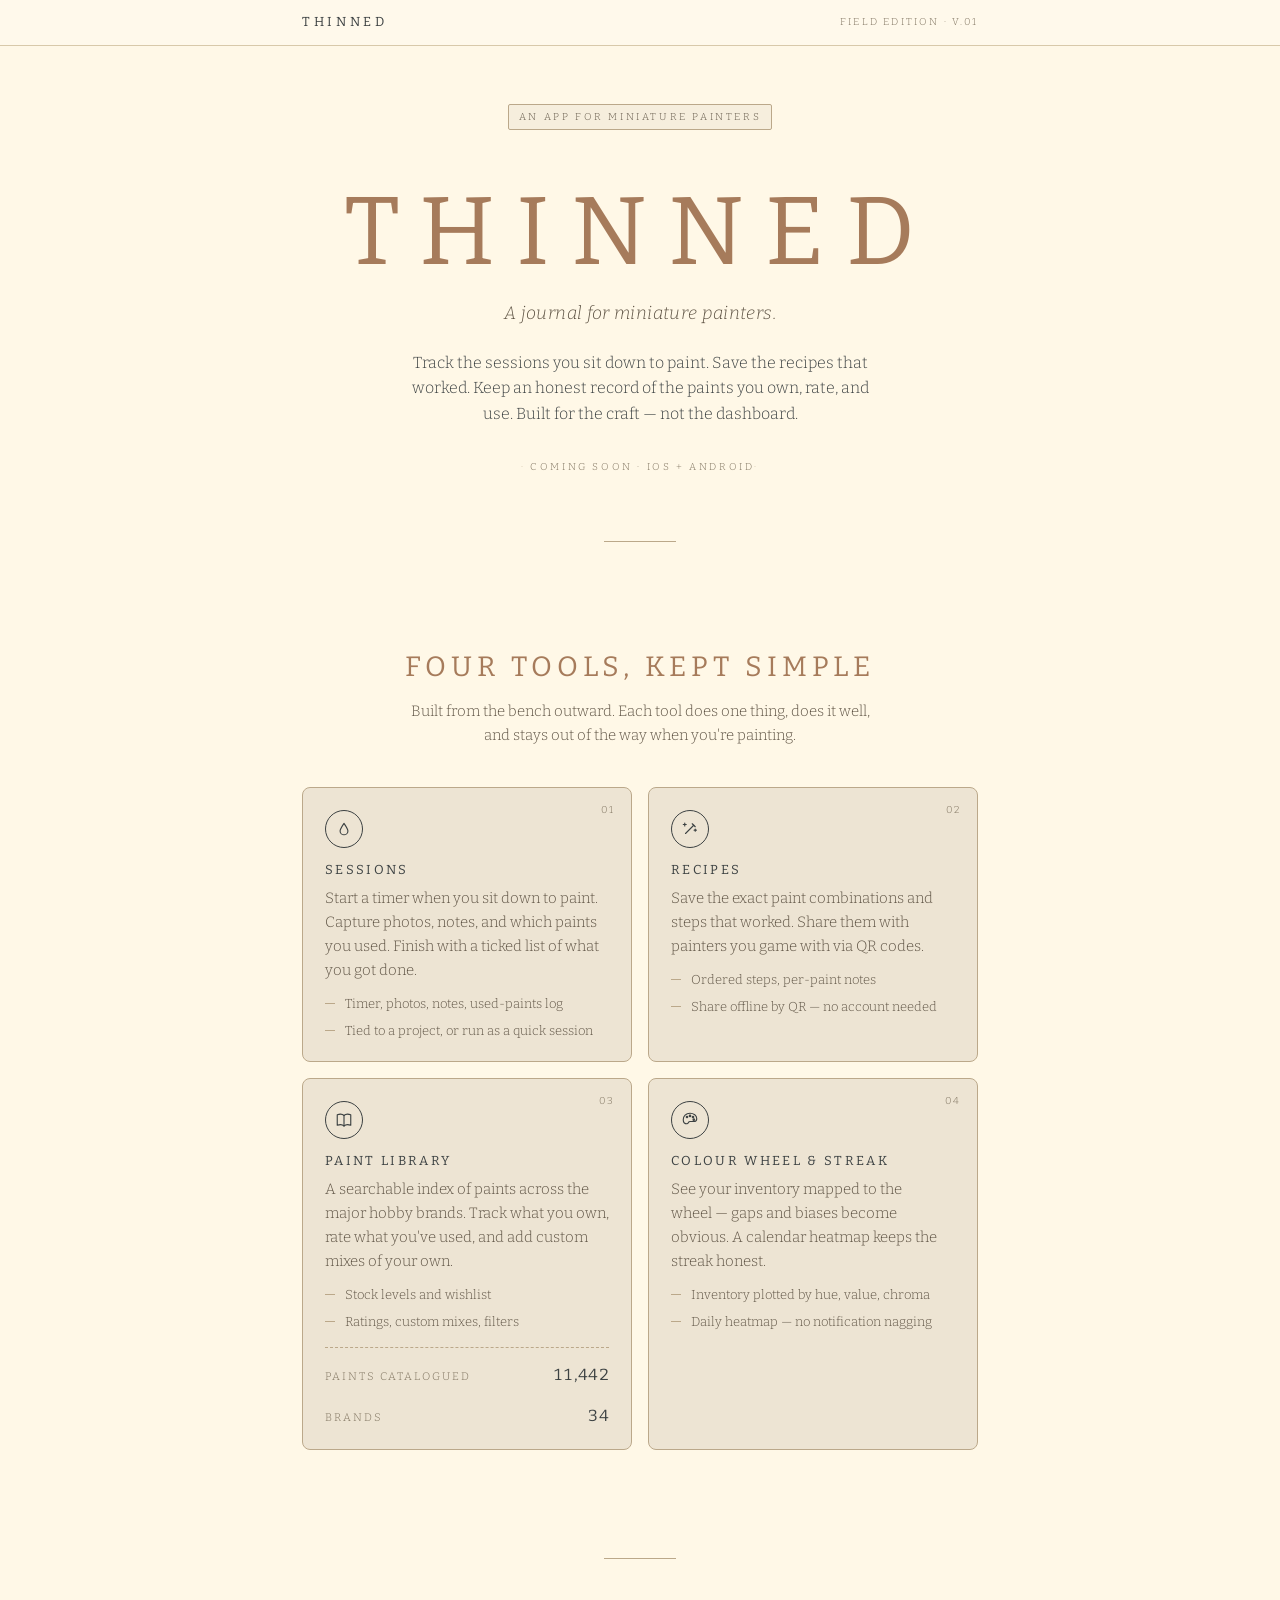
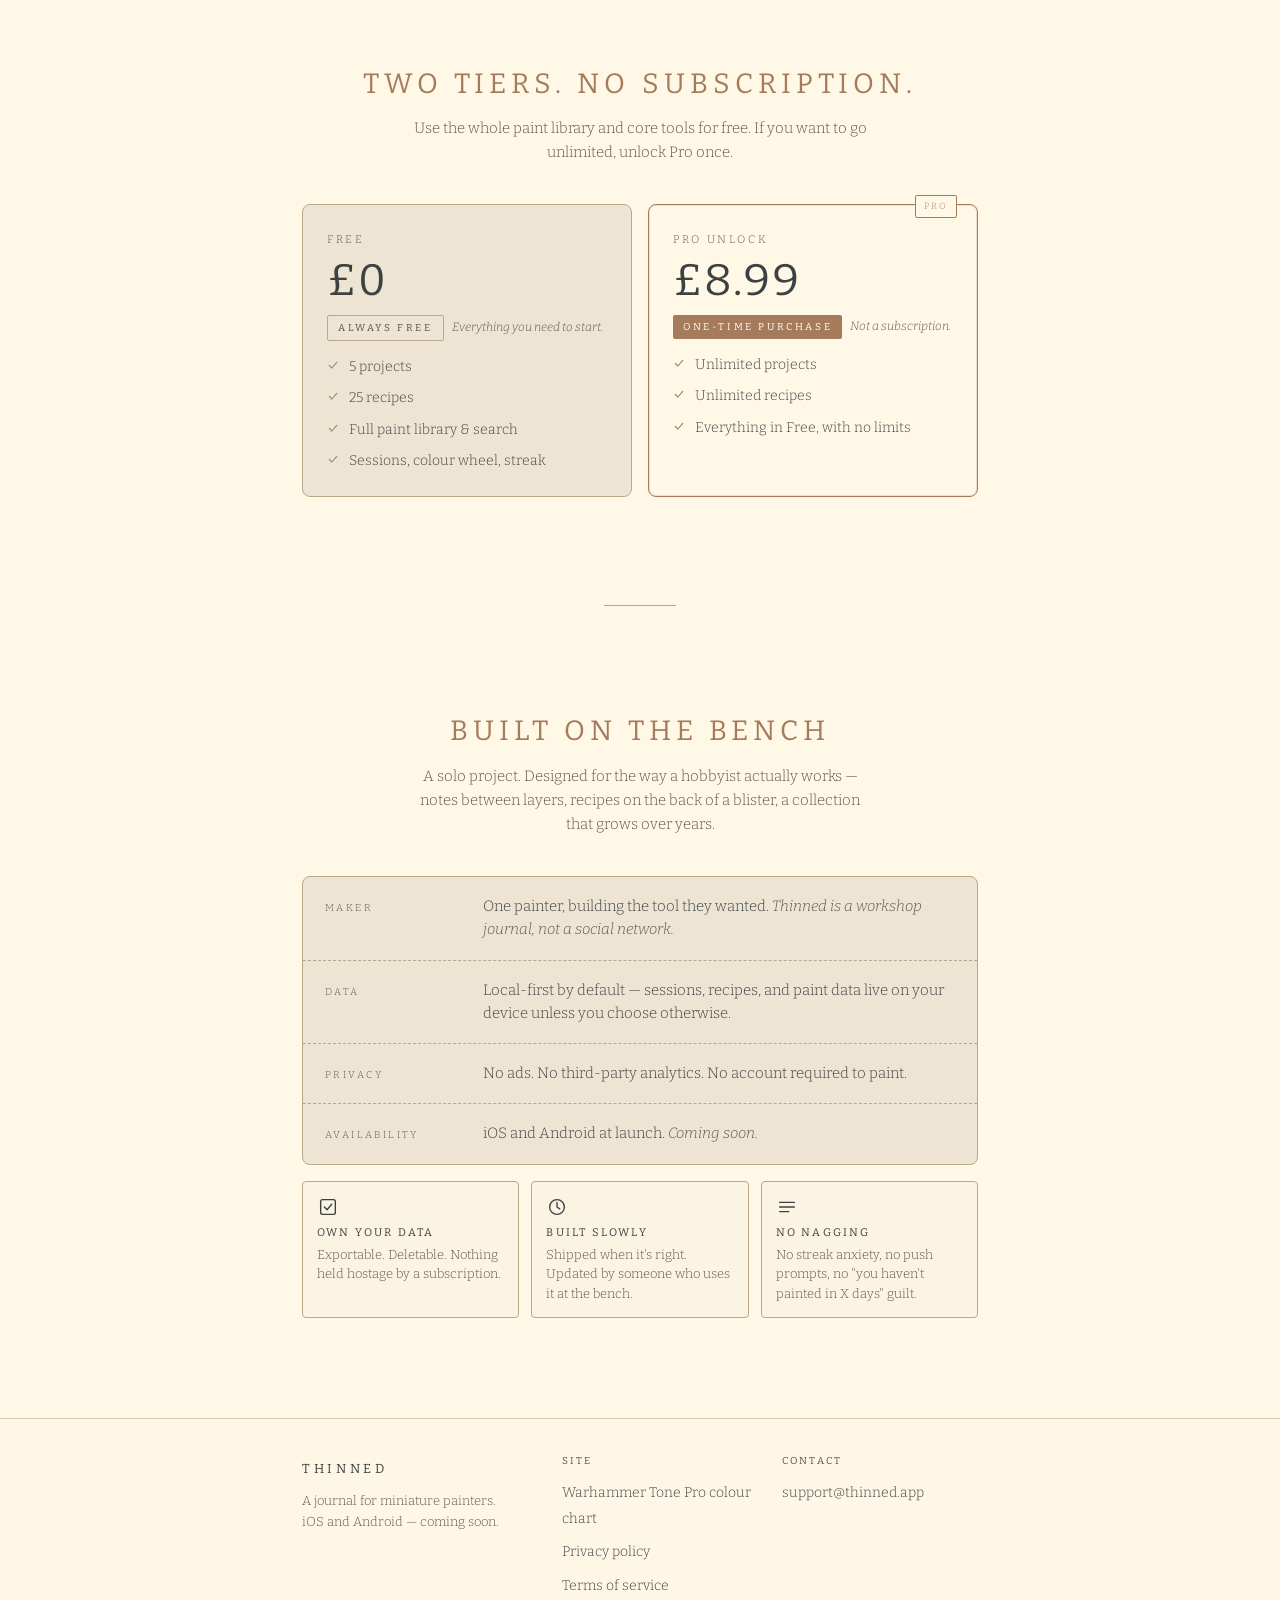
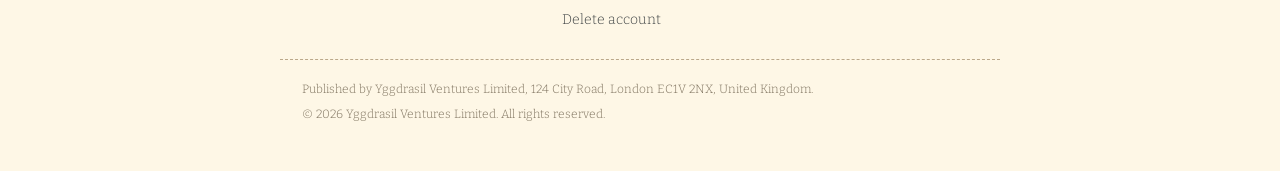
==== commit 3a50efdb: "Merge pull request #3 from Yggdrasil-Ventures/feat/tone-pro-colour-chart Add Warhammer Tone Pro colo" ====
--- a/index.html
+++ b/index.html
@@ -4,9 +4,8 @@
 <meta charset="utf-8">
 <meta name="viewport" content="width=device-width, initial-scale=1, viewport-fit=cover">
 <title>Thinned — A journal for miniature painters</title>
-<meta name="description" content="Thinned is a painting journal for tabletop miniature painters. Sessions, recipes, a paint library of 11,594 paints across 34 brands, and a colour wheel. Available on iOS and Android.">
+<meta name="description" content="Thinned is a painting journal for tabletop miniature painters. Sessions, recipes, a paint library of 11,442 paints across 34 brands, and a colour wheel. iOS and Android. Coming soon.">
 <meta name="theme-color" content="#FFF8E7">
-<meta name="apple-itunes-app" content="app-id=6762445836">
 <meta property="og:title" content="Thinned — A journal for miniature painters">
 <meta property="og:description" content="Sessions, recipes, and a paint library for tabletop miniature painters. Local-first. iOS and Android.">
 <meta property="og:type" content="website">
@@ -195,17 +194,13 @@
     font-size: 14px; letter-spacing: 0.08em; text-transform: uppercase;
     font-weight: 400; margin-top: 2px;
   }
-  /* Store badges: official artwork at 40px (Apple's minimum). Both stores ask
-     for clear space of a quarter of the badge height; the row's margins keep it. */
-  .store-badges{
-    display: flex; align-items: center; justify-content: center; flex-wrap: wrap;
-    gap: 16px;
-    margin: 0 0 14px;
-  }
-  .store-badges a{ display: inline-flex; border-radius: 6px; }
-  .store-badges img{ height: 40px; width: auto; }
-  /* Google's PNG ships with its own clear space (41px of 250); trim it so both badges share one box. */
-  .store-badges .badge-play img{ height: 60px; margin: -10px; }
+  .coming{
+    text-align: center;
+    font-size: 10px; letter-spacing: 0.26em; text-transform: uppercase;
+    color: var(--meta-light);
+    margin-bottom: 14px;
+  }
+  .coming::before, .coming::after{ content: "· "; color: var(--border); }
 
   /* ---------- Features ---------- */
   .features{
@@ -448,13 +443,13 @@
   }
 
   @keyframes gentle-in { from { opacity: 0; transform: translateY(4px); } to { opacity: 1; transform: none; } }
-  .hero .plate, .hero h1, .hero .tag, .hero .positioning, .cta-row, .hero .store-badges{
+  .hero .plate, .hero h1, .hero .tag, .hero .positioning, .cta-row{
     animation: gentle-in .6s ease both;
   }
   .hero h1{ animation-delay: .06s; }
   .hero .tag{ animation-delay: .1s; }
   .hero .positioning{ animation-delay: .14s; }
-  .cta-row, .hero .store-badges{ animation-delay: .2s; }
+  .cta-row{ animation-delay: .2s; }
 </style>
 </head>
 <body>
@@ -481,14 +476,7 @@
       craft — not the dashboard.
     </p>
 
-    <div class="store-badges" role="group" aria-label="Download Thinned">
-      <a class="badge-apple" href="https://apps.apple.com/gb/app/id6762445836">
-        <img src="/img/badge-app-store.svg" alt="Download on the App Store" width="120" height="40">
-      </a>
-      <a class="badge-play" href="https://play.google.com/store/apps/details?id=com.thinned.thinned">
-        <img src="/img/badge-google-play.png" alt="Get it on Google Play" width="155" height="60">
-      </a>
-    </div>
+    <div class="coming" aria-label="Coming soon to the App Store and Google Play">Coming soon · iOS + Android</div>
   </div>
 </section>
 
@@ -555,7 +543,7 @@
         </ul>
         <div class="stat-line">
           <span>Paints catalogued</span>
-          <b>11,594</b>
+          <b>11,442</b>
         </div>
         <div class="stat-line" style="margin-top:8px;padding-top:8px;border-top:0;">
           <span>Brands</span>
@@ -661,7 +649,7 @@
       </div>
       <div class="about-row">
         <div class="k">Availability</div>
-        <div class="v">iOS and Android. Download it from the <a href="https://apps.apple.com/gb/app/id6762445836">App Store</a> or <a href="https://play.google.com/store/apps/details?id=com.thinned.thinned">Google Play</a>.</div>
+        <div class="v">iOS and Android at launch. <em>Coming soon.</em></div>
       </div>
     </div>
 
@@ -690,11 +678,12 @@
   <div class="foot">
     <div>
       <span class="foot-wordmark">Thinned</span>
-      <p class="meta" style="margin-top:10px;font-size:13px;">A journal for miniature painters.<br>On the <a href="https://apps.apple.com/gb/app/id6762445836">App Store</a> and <a href="https://play.google.com/store/apps/details?id=com.thinned.thinned">Google Play</a>.</p>
+      <p class="meta" style="margin-top:10px;font-size:13px;">A journal for miniature painters.<br>iOS and Android — coming soon.</p>
     </div>
     <div>
       <h4>Site</h4>
       <ul>
+        <li><a href="/paints/warhammer-tone-pro-colour-chart">Warhammer Tone Pro colour chart</a></li>
         <li><a href="/privacy-policy">Privacy policy</a></li>
         <li><a href="/terms-of-service">Terms of service</a></li>
         <li><a href="/delete-account">Delete account</a></li>
@@ -711,7 +700,6 @@
   <div class="legal">
     <p>Published by Yggdrasil Ventures Limited, 124 City Road, London EC1V 2NX, United Kingdom.</p>
     <p>© 2026 Yggdrasil Ventures Limited. All rights reserved.</p>
-    <p>Apple and the Apple logo are trademarks of Apple Inc., registered in the U.S. and other countries and regions. App Store is a service mark of Apple Inc. Google Play and the Google Play logo are trademarks of Google LLC.</p>
   </div>
 </footer>
 
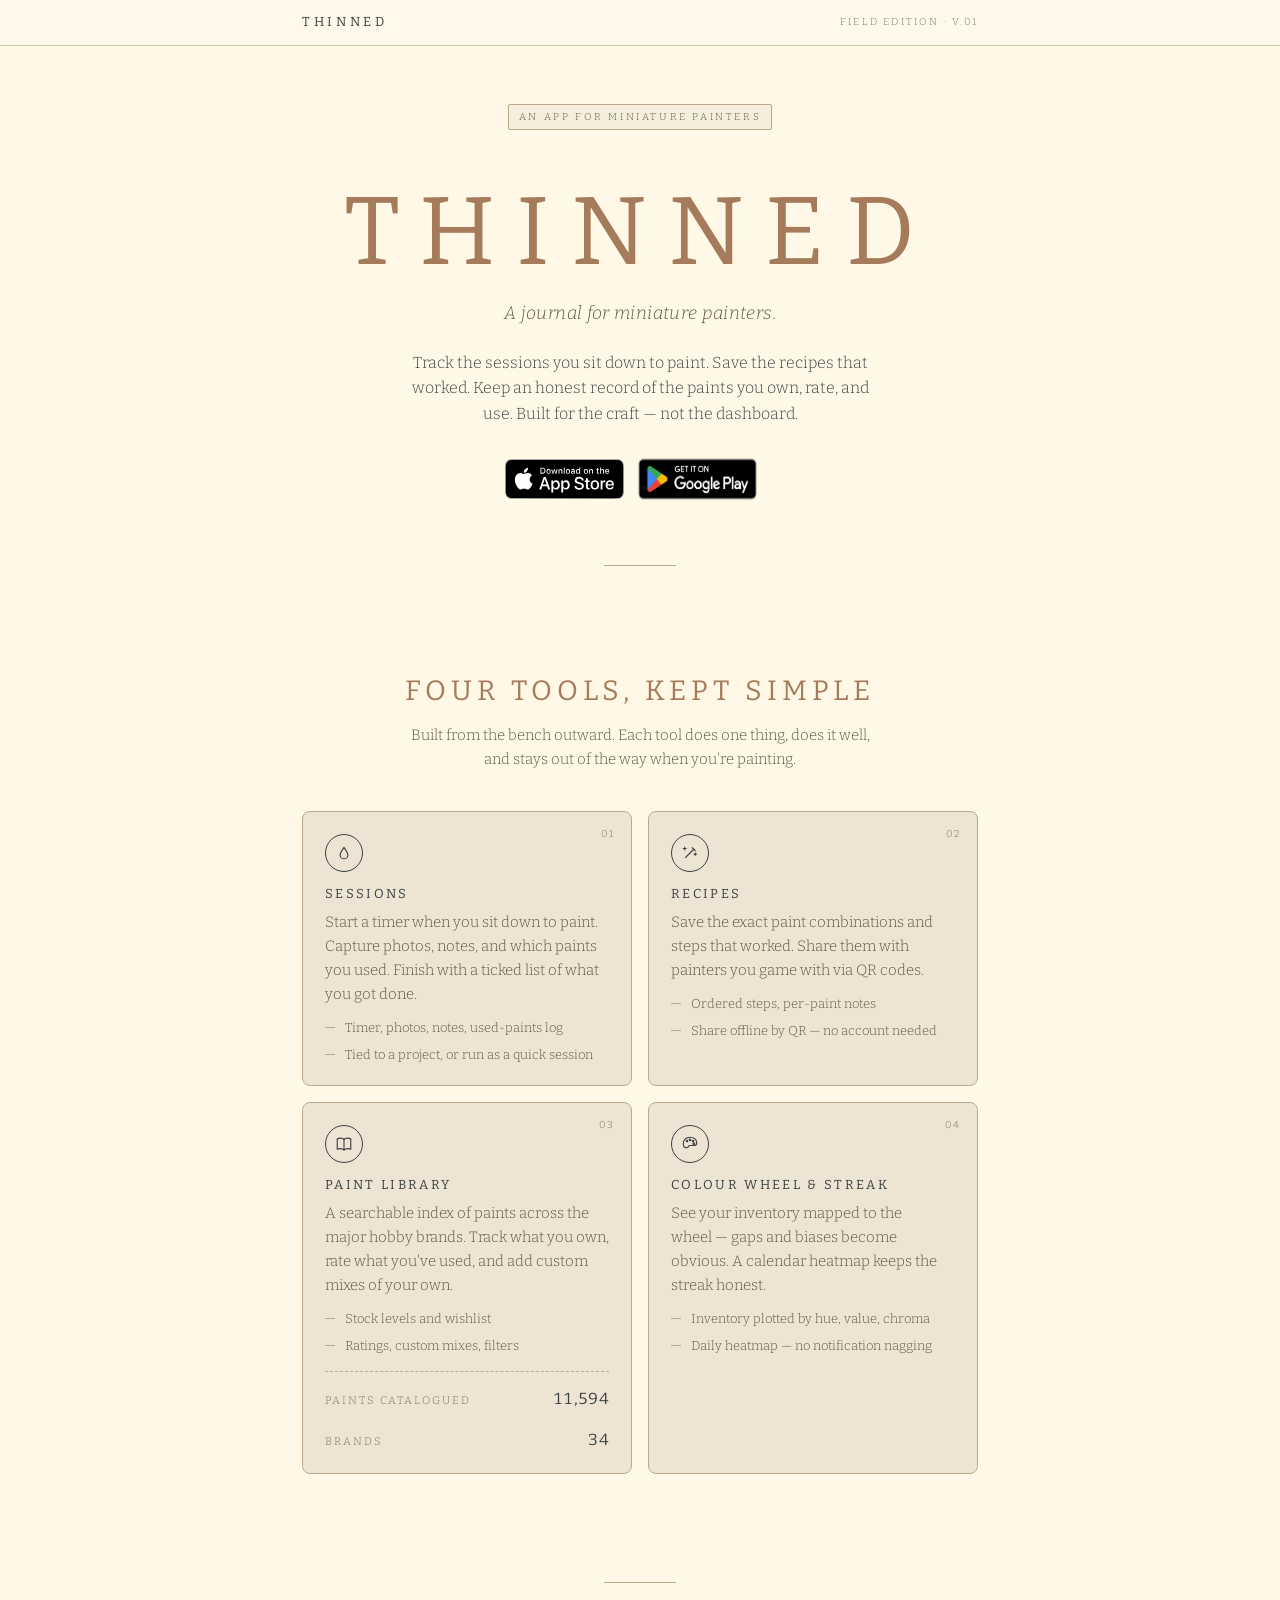
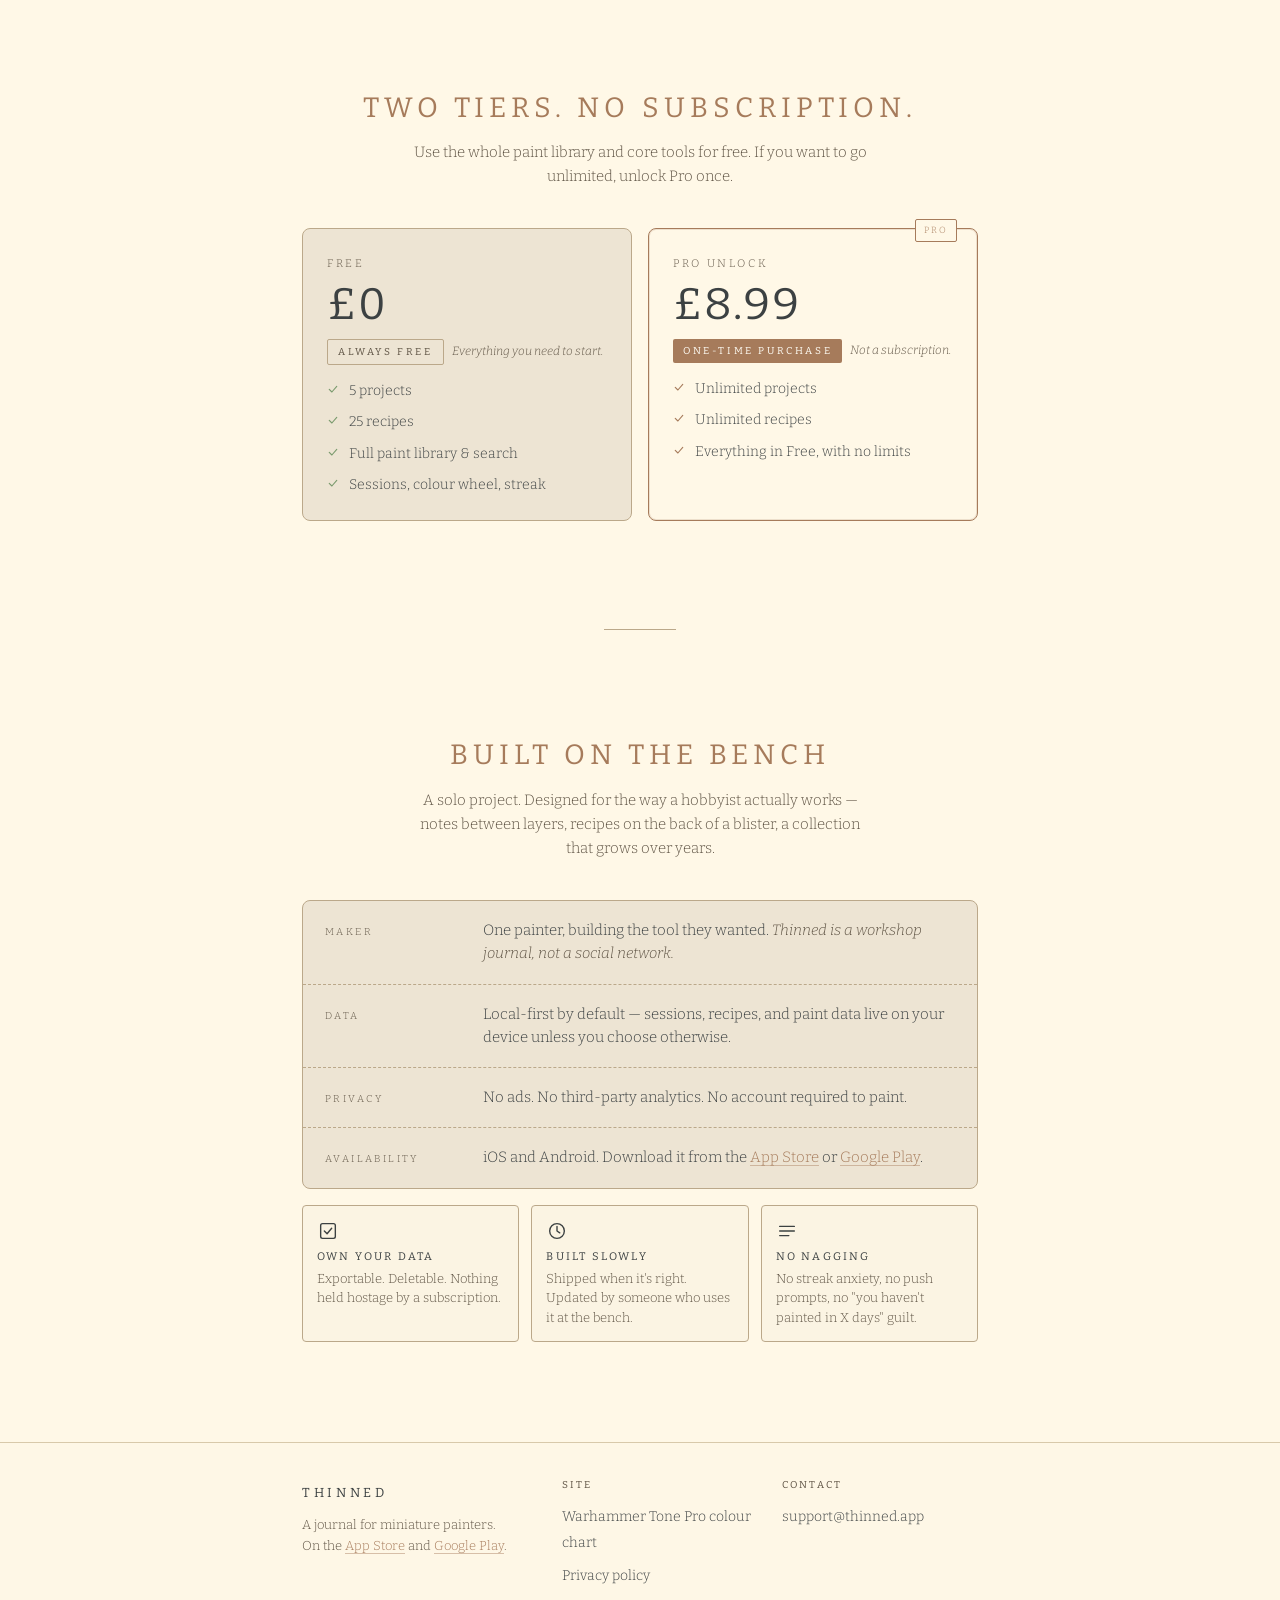
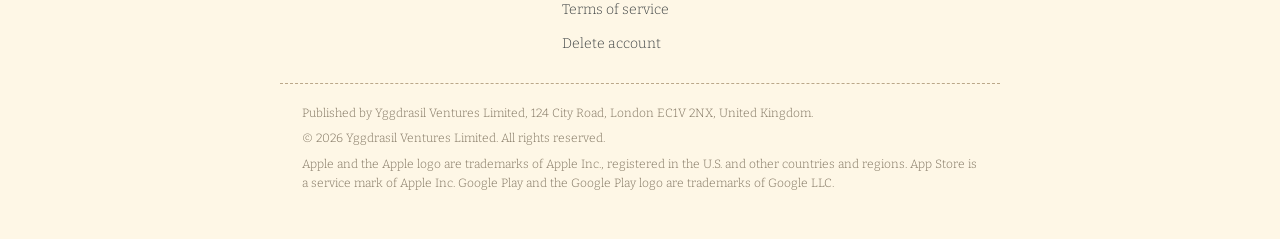
==== commit 8c743633: "Merge pull request #4 from Yggdrasil-Ventures/feat/store-badges Homepage: App Store and Google Play " ====
--- a/index.html
+++ b/index.html
@@ -4,8 +4,9 @@
 <meta charset="utf-8">
 <meta name="viewport" content="width=device-width, initial-scale=1, viewport-fit=cover">
 <title>Thinned — A journal for miniature painters</title>
-<meta name="description" content="Thinned is a painting journal for tabletop miniature painters. Sessions, recipes, a paint library of 11,442 paints across 34 brands, and a colour wheel. iOS and Android. Coming soon.">
+<meta name="description" content="Thinned is a painting journal for tabletop miniature painters. Sessions, recipes, a paint library of 11,594 paints across 34 brands, and a colour wheel. Available on iOS and Android.">
 <meta name="theme-color" content="#FFF8E7">
+<meta name="apple-itunes-app" content="app-id=6762445836">
 <meta property="og:title" content="Thinned — A journal for miniature painters">
 <meta property="og:description" content="Sessions, recipes, and a paint library for tabletop miniature painters. Local-first. iOS and Android.">
 <meta property="og:type" content="website">
@@ -194,13 +195,17 @@
     font-size: 14px; letter-spacing: 0.08em; text-transform: uppercase;
     font-weight: 400; margin-top: 2px;
   }
-  .coming{
-    text-align: center;
-    font-size: 10px; letter-spacing: 0.26em; text-transform: uppercase;
-    color: var(--meta-light);
-    margin-bottom: 14px;
-  }
-  .coming::before, .coming::after{ content: "· "; color: var(--border); }
+  /* Store badges: official artwork at 40px (Apple's minimum). Both stores ask
+     for clear space of a quarter of the badge height; the row's margins keep it. */
+  .store-badges{
+    display: flex; align-items: center; justify-content: center; flex-wrap: wrap;
+    gap: 16px;
+    margin: 0 0 14px;
+  }
+  .store-badges a{ display: inline-flex; border-radius: 6px; }
+  .store-badges img{ height: 40px; width: auto; }
+  /* Google's PNG ships with its own clear space (41px of 250); trim it so both badges share one box. */
+  .store-badges .badge-play img{ height: 60px; margin: -10px; }
 
   /* ---------- Features ---------- */
   .features{
@@ -443,13 +448,13 @@
   }
 
   @keyframes gentle-in { from { opacity: 0; transform: translateY(4px); } to { opacity: 1; transform: none; } }
-  .hero .plate, .hero h1, .hero .tag, .hero .positioning, .cta-row{
+  .hero .plate, .hero h1, .hero .tag, .hero .positioning, .cta-row, .hero .store-badges{
     animation: gentle-in .6s ease both;
   }
   .hero h1{ animation-delay: .06s; }
   .hero .tag{ animation-delay: .1s; }
   .hero .positioning{ animation-delay: .14s; }
-  .cta-row{ animation-delay: .2s; }
+  .cta-row, .hero .store-badges{ animation-delay: .2s; }
 </style>
 </head>
 <body>
@@ -476,7 +481,14 @@
       craft — not the dashboard.
     </p>
 
-    <div class="coming" aria-label="Coming soon to the App Store and Google Play">Coming soon · iOS + Android</div>
+    <div class="store-badges" role="group" aria-label="Download Thinned">
+      <a class="badge-apple" href="https://apps.apple.com/gb/app/id6762445836">
+        <img src="/img/badge-app-store.svg" alt="Download on the App Store" width="120" height="40">
+      </a>
+      <a class="badge-play" href="https://play.google.com/store/apps/details?id=com.thinned.thinned">
+        <img src="/img/badge-google-play.png" alt="Get it on Google Play" width="155" height="60">
+      </a>
+    </div>
   </div>
 </section>
 
@@ -543,7 +555,7 @@
         </ul>
         <div class="stat-line">
           <span>Paints catalogued</span>
-          <b>11,442</b>
+          <b>11,594</b>
         </div>
         <div class="stat-line" style="margin-top:8px;padding-top:8px;border-top:0;">
           <span>Brands</span>
@@ -649,7 +661,7 @@
       </div>
       <div class="about-row">
         <div class="k">Availability</div>
-        <div class="v">iOS and Android at launch. <em>Coming soon.</em></div>
+        <div class="v">iOS and Android. Download it from the <a href="https://apps.apple.com/gb/app/id6762445836">App Store</a> or <a href="https://play.google.com/store/apps/details?id=com.thinned.thinned">Google Play</a>.</div>
       </div>
     </div>
 
@@ -678,7 +690,7 @@
   <div class="foot">
     <div>
       <span class="foot-wordmark">Thinned</span>
-      <p class="meta" style="margin-top:10px;font-size:13px;">A journal for miniature painters.<br>iOS and Android — coming soon.</p>
+      <p class="meta" style="margin-top:10px;font-size:13px;">A journal for miniature painters.<br>On the <a href="https://apps.apple.com/gb/app/id6762445836">App Store</a> and <a href="https://play.google.com/store/apps/details?id=com.thinned.thinned">Google Play</a>.</p>
     </div>
     <div>
       <h4>Site</h4>
@@ -700,6 +712,7 @@
   <div class="legal">
     <p>Published by Yggdrasil Ventures Limited, 124 City Road, London EC1V 2NX, United Kingdom.</p>
     <p>© 2026 Yggdrasil Ventures Limited. All rights reserved.</p>
+    <p>Apple and the Apple logo are trademarks of Apple Inc., registered in the U.S. and other countries and regions. App Store is a service mark of Apple Inc. Google Play and the Google Play logo are trademarks of Google LLC.</p>
   </div>
 </footer>
 
